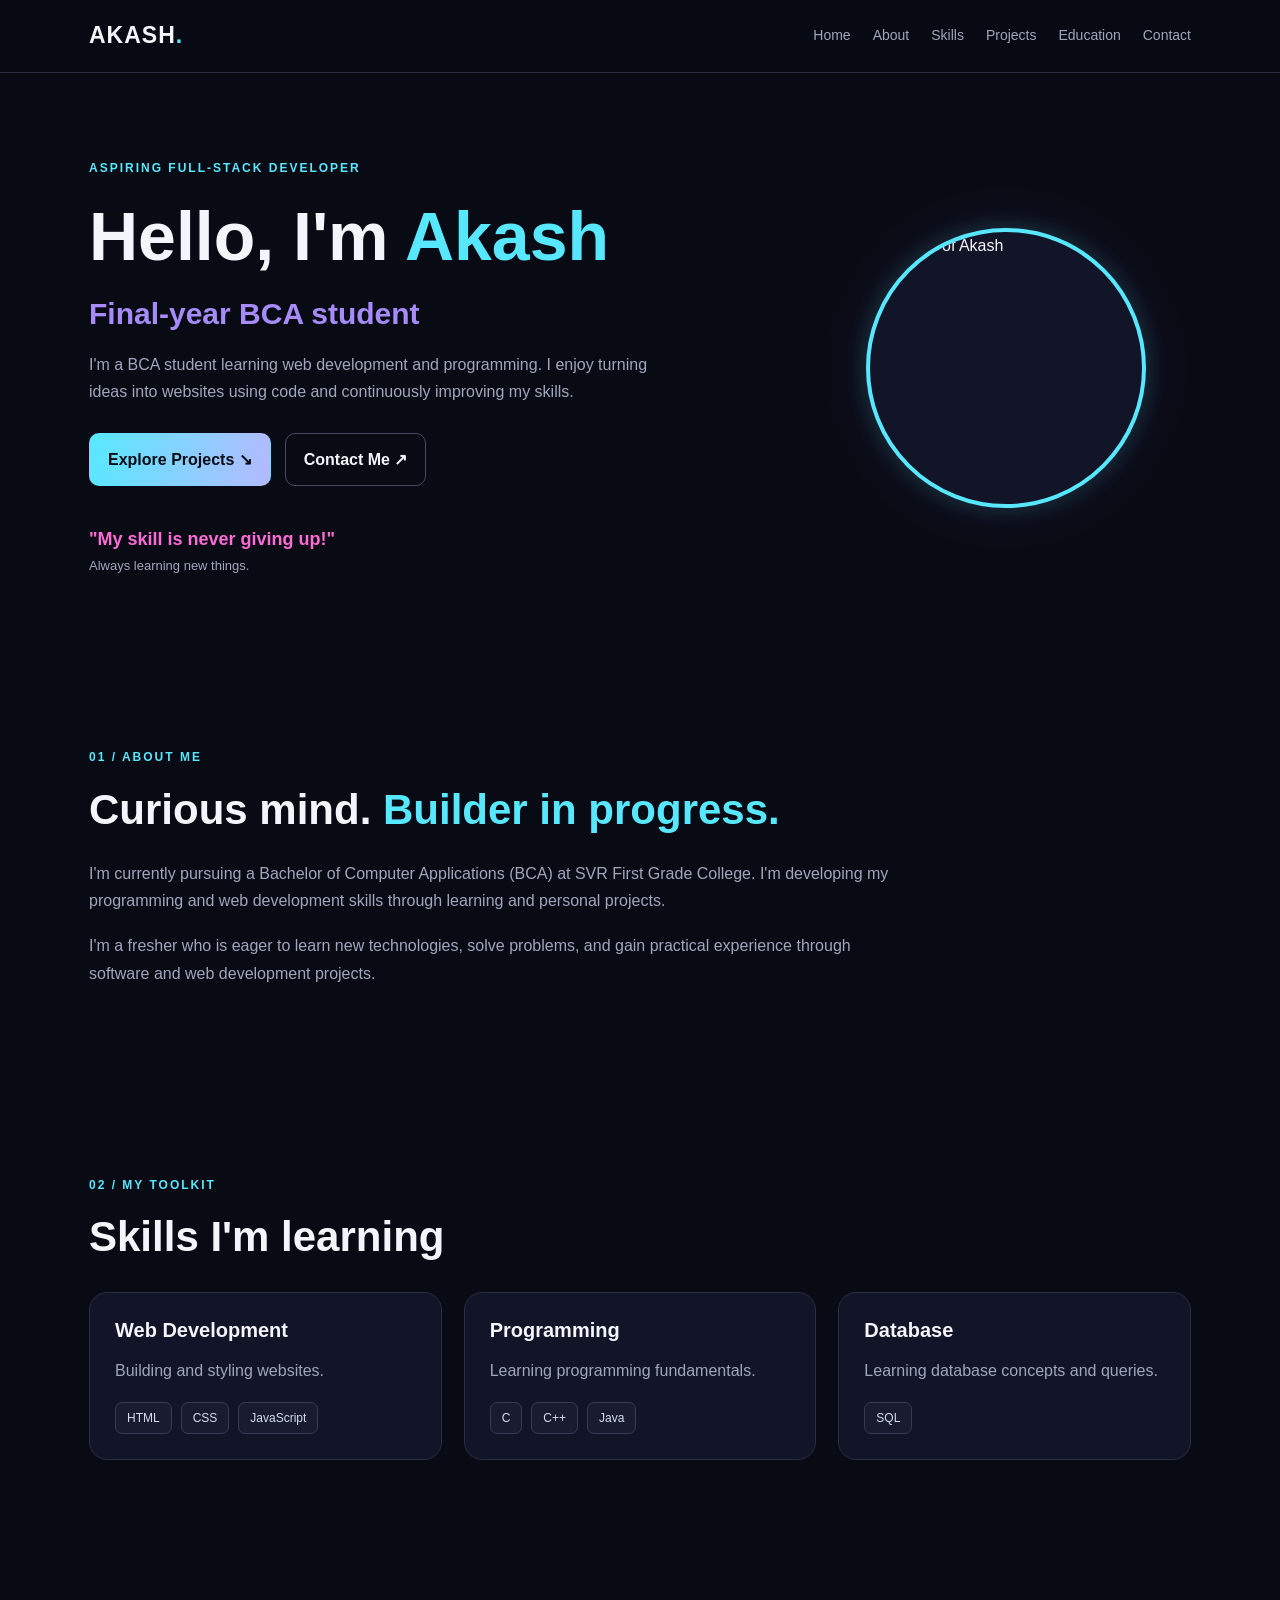
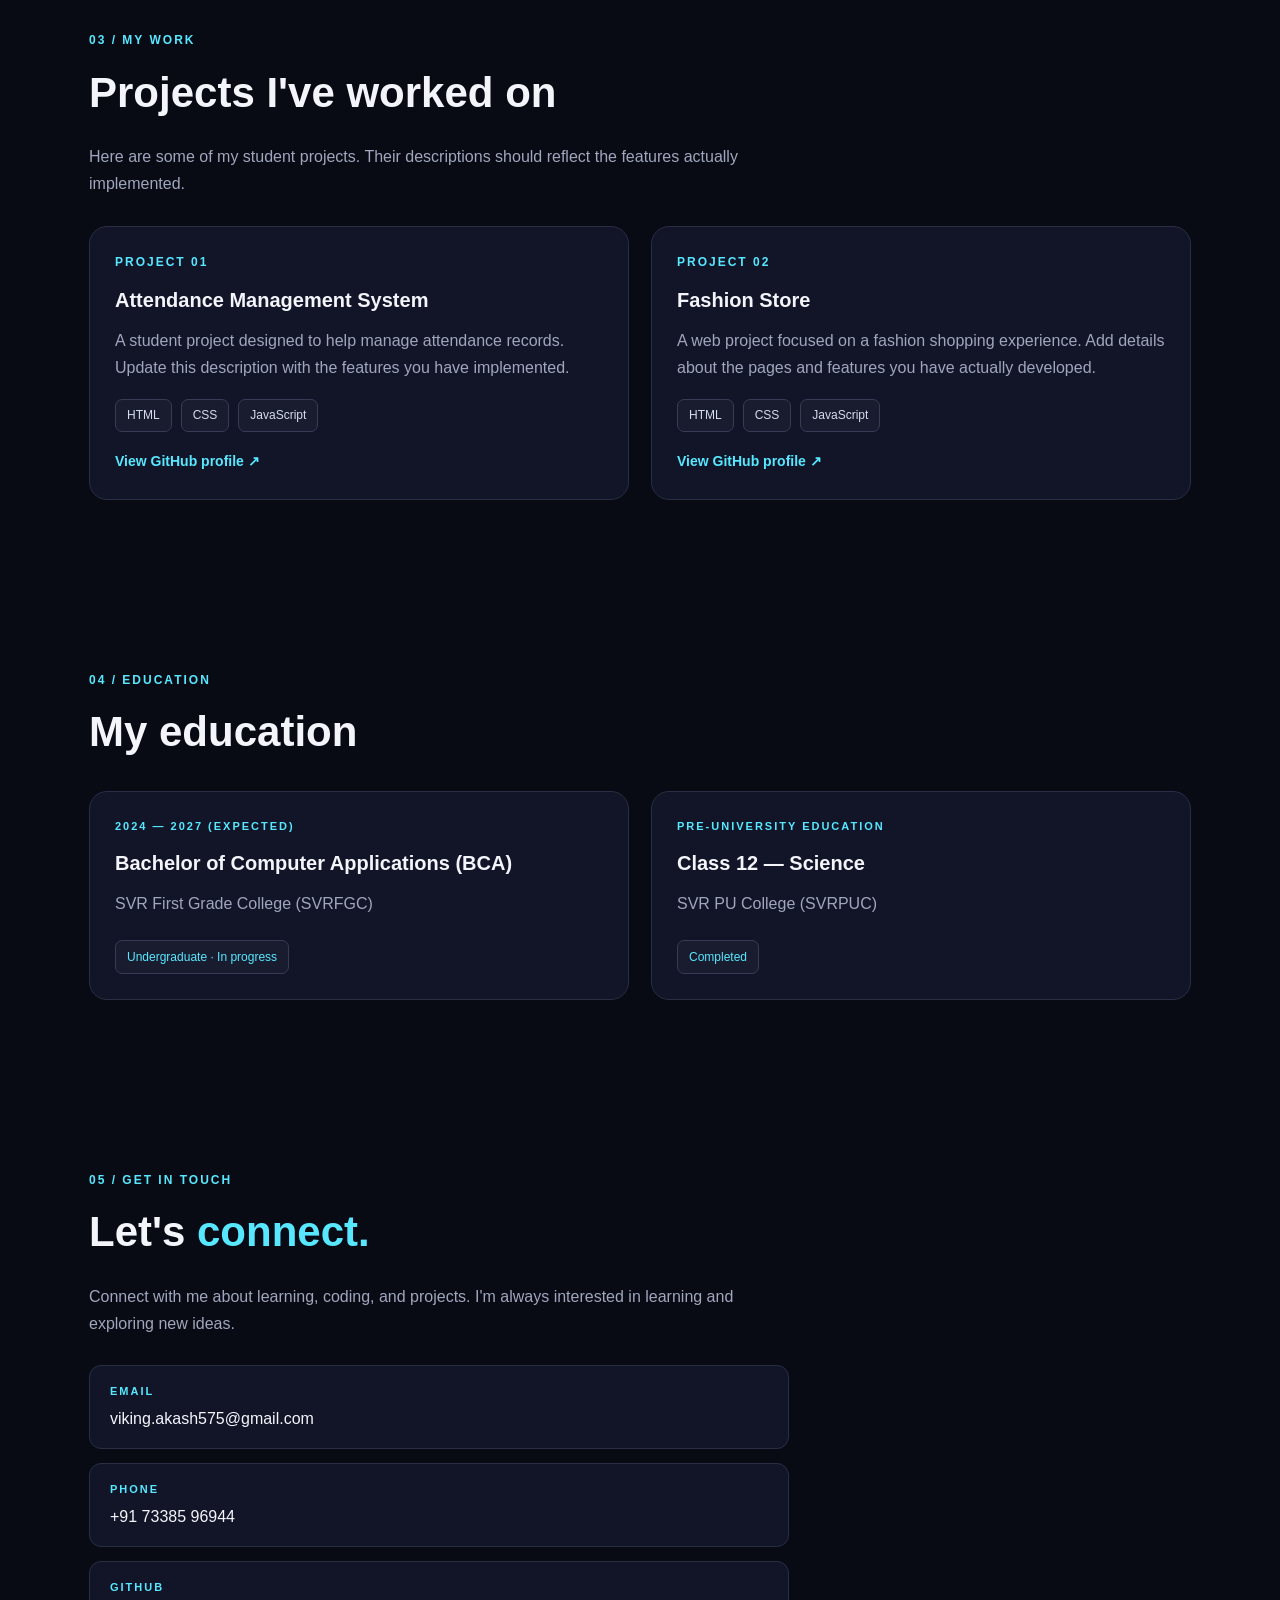
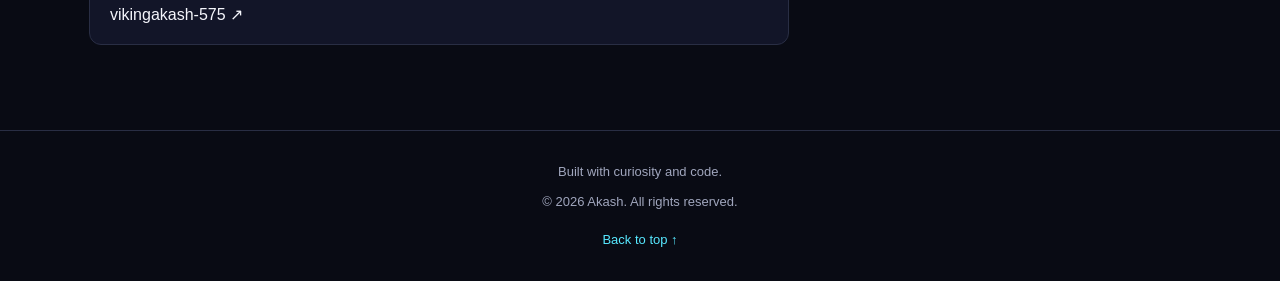
==== index.html @ ed9eb22f "portfolio" ====
<!DOCTYPE html>
<html lang="en">
<head>
    <meta charset="UTF-8">
    <meta name="viewport" content="width=device-width, initial-scale=1.0">

    <meta name="description"
          content="Akash's developer portfolio showcasing skills, projects, and education.">

    <title>Akash | Developer Portfolio</title>

    <link rel="stylesheet" href="style1.css">
    <script src="script.js" defer></script>
</head>

<body>

    <!-- HEADER AND NAVIGATION -->
    <header class="site-header">
        <nav class="navbar" aria-label="Main navigation">

            <a href="#home" class="logo">AKASH<span>.</span></a>

            <button
                id="menuBtn"
                class="menu-btn"
                type="button"
                aria-label="Open navigation"
                aria-expanded="false"
                aria-controls="navLinks">
                ☰
            </button>

            <div class="nav-links" id="navLinks">
                <a href="#home">Home</a>
                <a href="#about">About</a>
                <a href="#skills">Skills</a>
                <a href="#projects">Projects</a>
                <a href="#education">Education</a>
                <a href="#contact">Contact</a>
            </div>

        </nav>
    </header>

    <main>

        <!-- 1. HOME / HERO -->
        <section id="home" class="hero section">

            <div class="hero-content">

                <p class="tag">ASPIRING FULL-STACK DEVELOPER</p>

                <h1>Hello, I'm <span>Akash</span></h1>

                <h2 class="hero-subtitle">
                    Final-year BCA student
                </h2>

                <p class="description">
                    I'm a BCA student learning web development and
                    programming. I enjoy turning ideas into websites
                    using code and continuously improving my skills.
                </p>

                <div class="buttons">
                    <a href="#projects" class="btn primary">
                        Explore Projects ↘
                    </a>

                    <a href="#contact" class="btn secondary">
                        Contact Me ↗
                    </a>
                </div>

                <p class="quote">
                    "My skill is never giving up!"
                </p>

                <p class="quote-credit">
                    Always learning new things.
                </p>

            </div>

            <div class="hero-image">
                <img
                    src="c:\Users\svrfgc23\Downloads\WhatsApp Image 2026-10-14 at 10.39.17 AM.jpeg"
                    alt="Portrait of Akash"
                    width="280"
                    height="280">
            </div>

        </section>

        <!-- 2. ABOUT ME -->
        <section id="about" class="section">

            <p class="tag">01 / ABOUT ME</p>

            <h2>Curious mind. <span>Builder in progress.</span></h2>

            <div class="about-content">
                <p>
                    I'm currently pursuing a Bachelor of Computer
                    Applications (BCA) at SVR First Grade College.
                    I'm developing my programming and web development
                    skills through learning and personal projects.
                </p>

                <p>
                    I'm a fresher who is eager to learn new technologies,
                    solve problems, and gain practical experience
                    through software and web development projects.
                </p>
            </div>

        </section>

        <!-- 3. SKILLS -->
        <section id="skills" class="section">

            <p class="tag">02 / MY TOOLKIT</p>

            <h2>Skills I'm learning</h2>

            <div class="grid skills-grid">

                <article class="card">
                    <h3>Web Development</h3>

                    <p>Building and styling websites.</p>

                    <div class="chips">
                        <span>HTML</span>
                        <span>CSS</span>
                        <span>JavaScript</span>
                    </div>
                </article>

                <article class="card">
                    <h3>Programming</h3>

                    <p>Learning programming fundamentals.</p>

                    <div class="chips">
                        <span>C</span>
                        <span>C++</span>
                        <span>Java</span>
                    </div>
                </article>

                <article class="card">
                    <h3>Database</h3>

                    <p>Learning database concepts and queries.</p>

                    <div class="chips">
                        <span>SQL</span>
                    </div>
                </article>

            </div>

        </section>

        <!-- 4. PROJECTS -->
        <section id="projects" class="section">

            <p class="tag">03 / MY WORK</p>

            <h2>Projects I've worked on</h2>

            <p class="section-description">
                Here are some of my student projects. Their descriptions
                should reflect the features actually implemented.
            </p>

            <div class="grid projects-grid">

                <article class="card project">

                    <div class="project-icon">PROJECT 01</div>

                    <h3>Attendance Management System</h3>

                    <p>
                        A student project designed to help manage
                        attendance records. Update this description
                        with the features you have implemented.
                    </p>

                    <div class="chips">
                        <span>HTML</span>
                        <span>CSS</span>
                        <span>JavaScript</span>
                    </div>

                    <a
                        class="repo-link"
                        href="https://github.com/vikingakash-575"
                        target="_blank"
                        rel="noopener noreferrer">
                        View GitHub profile ↗
                    </a>

                </article>

                <article class="card project">

                    <div class="project-icon">PROJECT 02</div>

                    <h3>Fashion Store</h3>

                    <p>
                        A web project focused on a fashion shopping
                        experience. Add details about the pages and
                        features you have actually developed.
                    </p>

                    <div class="chips">
                        <span>HTML</span>
                        <span>CSS</span>
                        <span>JavaScript</span>
                    </div>

                    <a
                        class="repo-link"
                        href="https://github.com/vikingakash-575"
                        target="_blank"
                        rel="noopener noreferrer">
                        View GitHub profile ↗
                    </a>

                </article>

            </div>

        </section>

        <!-- 5. EDUCATION -->
        <section id="education" class="section">

            <p class="tag">04 / EDUCATION</p>

            <h2>My education</h2>

            <div class="education-list">

                <article class="card education-card">

                    <p class="tag">2024 — 2027 (EXPECTED)</p>

                    <h3>
                        Bachelor of Computer Applications (BCA)
                    </h3>

                    <p>SVR First Grade College (SVRFGC)</p>

                    <span class="status">
                        Undergraduate · In progress
                    </span>

                </article>

                <article class="card education-card">

                    <p class="tag">PRE-UNIVERSITY EDUCATION</p>

                    <h3>Class 12 — Science</h3>

                    <p>SVR PU College (SVRPUC)</p>

                    <span class="status">Completed</span>

                </article>

            </div>

        </section>

        <!-- 6. CONTACT -->
        <section id="contact" class="section">

            <p class="tag">05 / GET IN TOUCH</p>

            <h2>Let's <span>connect.</span></h2>

            <p class="section-description">
                Connect with me about learning, coding, and projects.
                I'm always interested in learning and exploring new ideas.
            </p>

            <div class="contact-list">

                <a href="mailto:viking.akash575@gmail.com">
                    <span class="contact-label">EMAIL</span>
                    <span>viking.akash575@gmail.com</span>
                </a>

                <a href="tel:+917338596944">
                    <span class="contact-label">PHONE</span>
                    <span>+91 73385 96944</span>
                </a>

                <a
                    href="https://github.com/vikingakash-575"
                    target="_blank"
                    rel="noopener noreferrer">
                    <span class="contact-label">GITHUB</span>
                    <span>vikingakash-575 ↗</span>
                </a>

            </div>

        </section>

    </main>

    <!-- FOOTER -->
    <footer class="footer">

        <p>Built with curiosity and code.</p>

        <p>
            &copy; <span id="year"></span> Akash. All rights reserved.
        </p>

        <a href="#home">Back to top ↑</a>

    </footer>

    <!-- ACCESSIBLE NOTIFICATION -->
    <div
        id="toast"
        class="toast"
        role="status"
        aria-live="polite">
    </div>

</body>
</html>
---- style1.css ----
:root {
    --bg: #090b14;
    --panel: #121528;
    --panel-hover: #181d33;
    --text: #f4f5fb;
    --muted: #a0a6bd;
    --cyan: #57e8ff;
    --purple: #a78bfa;
    --pink: #ff6bd6;
    --border: #292e44;
}

* {
    box-sizing: border-box;
    margin: 0;
    padding: 0;
}

html {
    scroll-behavior: smooth;
    scroll-padding-top: 90px;
}

body {
    min-height: 100vh;
    background: var(--bg);
    color: var(--text);
    font-family: Arial, Helvetica, sans-serif;
    line-height: 1.7;
    overflow-wrap: break-word;
}

img {
    max-width: 100%;
}

a {
    color: inherit;
    text-decoration: none;
}

button,
a {
    -webkit-tap-highlight-color: transparent;
}

a:focus-visible,
button:focus-visible {
    outline: 2px solid var(--cyan);
    outline-offset: 4px;
}


/* ========================================
   2. HEADER AND NAVIGATION
======================================== */

.site-header {
    position: sticky;
    top: 0;
    z-index: 100;
    background: rgba(9, 11, 20, 0.96);
    border-bottom: 1px solid var(--border);
    backdrop-filter: blur(12px);
}

.navbar {
    max-width: 1150px;
    min-height: 72px;
    padding: 14px 24px;
    margin: auto;

    display: flex;
    justify-content: space-between;
    align-items: center;
    gap: 20px;
}

.logo {
    flex-shrink: 0;
    font-size: 23px;
    font-weight: 800;
    letter-spacing: 1px;
}

.logo span,
h1 span,
h2 span {
    color: var(--cyan);
}

.nav-links {
    display: flex;
    align-items: center;
    flex-wrap: wrap;
    gap: 22px;
}

.nav-links a {
    color: var(--muted);
    font-size: 14px;
    transition: color 0.2s ease;
}

.nav-links a:hover,
.nav-links a:focus-visible {
    color: var(--cyan);
}

.menu-btn {
    display: none;
    padding: 7px 12px;
    border: 1px solid var(--border);
    border-radius: 8px;
    background: var(--panel);
    color: var(--cyan);
    font-size: 24px;
    cursor: pointer;
}


/* ========================================
   3. SHARED SECTION STYLES
======================================== */

.section {
    width: 100%;
    max-width: 1150px;
    padding: 85px 24px;
    margin: 0 auto;
    scroll-margin-top: 72px;
}

.tag {
    margin-bottom: 16px;
    color: var(--cyan);
    font-size: 12px;
    font-weight: 700;
    letter-spacing: 2px;
    text-transform: uppercase;
}

h1,
h2,
h3 {
    line-height: 1.25;
}

h1 {
    margin-bottom: 16px;
    font-size: clamp(38px, 6vw, 68px);
    overflow-wrap: normal;
}

h2 {
    margin-bottom: 24px;
    font-size: clamp(28px, 4vw, 42px);
}

h3 {
    margin-bottom: 14px;
    font-size: 20px;
}

.section-description {
    max-width: 700px;
    margin-bottom: 24px;
    color: var(--muted);
}


/* ========================================
   4. HOME / HERO SECTION
======================================== */

.hero {
    min-height: 570px;
    display: grid;
    grid-template-columns: 1.3fr 0.7fr;
    align-items: center;
    gap: 45px;
}

.hero-content {
    min-width: 0;
}

.hero-subtitle {
    margin-bottom: 18px;
    color: var(--purple);
    font-size: clamp(21px, 3vw, 30px);
}

.description {
    max-width: 580px;
    color: var(--muted);
    font-size: 16px;
}

.hero-image {
    display: flex;
    justify-content: center;
    align-items: center;
}

.hero-image img {
    display: block;
    width: 280px;
    height: 280px;
    object-fit: cover;
    object-position: center;
    border: 4px solid var(--cyan);
    border-radius: 50%;
    background: var(--panel);
    box-shadow:
        0 0 25px #57e8ff30,
        0 0 65px #a78bfa18;
    transition: transform 0.3s ease;
}

.hero-image img:hover {
    transform: scale(1.04);
}

.buttons {
    display: flex;
    flex-wrap: wrap;
    gap: 14px;
    margin-top: 28px;
}

.btn {
    display: inline-flex;
    justify-content: center;
    align-items: center;
    padding: 12px 18px;
    border: 1px solid transparent;
    border-radius: 10px;
    font-weight: 700;
    transition:
        transform 0.2s ease,
        background 0.2s ease;
}

.btn:hover {
    transform: translateY(-3px);
}

.primary {
    background: linear-gradient(100deg, var(--cyan), #b4baff);
    color: #090b14;
}

.secondary {
    border-color: #444b66;
    color: var(--text);
}

.secondary:hover {
    background: var(--panel);
}

.quote {
    margin-top: 38px;
    color: var(--pink);
    font-size: 18px;
    font-weight: 700;
}

.quote-credit {
    color: var(--muted);
    font-size: 13px;
}


/* ========================================
   5. ABOUT SECTION
======================================== */

.about-content {
    max-width: 800px;
}

.about-content p {
    margin-bottom: 18px;
    color: var(--muted);
    font-size: 16px;
}


/* ========================================
   6. SKILLS AND PROJECT GRIDS
======================================== */

.grid {
    display: grid;
    grid-template-columns: repeat(2, minmax(0, 1fr));
    gap: 22px;
    margin-top: 28px;
}

.skills-grid {
    grid-template-columns: repeat(3, minmax(0, 1fr));
}

.card {
    min-width: 0;
    padding: 25px;
    border: 1px solid var(--border);
    border-radius: 18px;
    background: var(--panel);
    transition:
        border-color 0.25s ease,
        background 0.25s ease,
        transform 0.25s ease;
}

.card:hover {
    border-color: #57e8ff80;
    background: var(--panel-hover);
    transform: translateY(-4px);
}

.card > p:not(.tag) {
    margin-bottom: 14px;
    color: var(--muted);
}

.chips {
    display: flex;
    flex-wrap: wrap;
    gap: 9px;
    margin-top: 18px;
}

.chips span {
    display: inline-block;
    padding: 5px 11px;
    border: 1px solid #363c55;
    border-radius: 7px;
    background: #ffffff08;
    color: #d6dcf0;
    font-size: 12px;
}

.project-icon {
    margin-bottom: 16px;
    color: var(--cyan);
    font-size: 12px;
    font-weight: 700;
    letter-spacing: 2px;
}

.repo-link {
    display: inline-block;
    margin-top: 18px;
    color: var(--cyan);
    font-size: 14px;
    font-weight: 700;
}

.repo-link:hover {
    text-decoration: underline;
    text-underline-offset: 5px;
}


/* ========================================
   7. EDUCATION
======================================== */

.education-list {
    display: grid;
    grid-template-columns: repeat(2, minmax(0, 1fr));
    gap: 22px;
}

.education-card {
    margin-top: 8px;
}

.education-card .tag {
    font-size: 11px;
}

.status {
    display: inline-block;
    margin-top: 8px;
    padding: 6px 11px;
    border: 1px solid #363c55;
    border-radius: 7px;
    background: #ffffff08;
    color: var(--cyan);
    font-size: 12px;
}


/* ========================================
   8. CONTACT
======================================== */

.contact-list {
    display: grid;
    gap: 14px;
    max-width: 700px;
    margin-top: 28px;
}

.contact-list a {
    display: flex;
    flex-direction: column;
    gap: 4px;
    min-width: 0;
    padding: 16px 20px;
    border: 1px solid var(--border);
    border-radius: 12px;
    background: var(--panel);
    transition:
        border-color 0.2s ease,
        transform 0.2s ease;
}

.contact-list a:hover {
    border-color: var(--cyan);
    transform: translateX(4px);
}

.contact-label {
    color: var(--cyan);
    font-size: 11px;
    font-weight: 700;
    letter-spacing: 2px;
}

.contact-list a span:last-child {
    overflow-wrap: anywhere;
}


/* ========================================
   9. FOOTER
======================================== */

.footer {
    padding: 30px 20px;
    border-top: 1px solid var(--border);
    color: var(--muted);
    font-size: 13px;
    text-align: center;
}

.footer p {
    margin-bottom: 8px;
}

.footer a {
    display: inline-block;
    margin-top: 8px;
    color: var(--cyan);
}

.footer a:hover {
    text-decoration: underline;
}


/* ========================================
   10. TOAST NOTIFICATION
======================================== */

.toast {
    position: fixed;
    right: 16px;
    bottom: 18px;
    left: 16px;
    z-index: 200;
    width: fit-content;
    max-width: 500px;
    margin: auto;
    padding: 13px 18px;

    border: 1px solid var(--cyan);
    border-radius: 10px;
    background: var(--panel);
    color: var(--text);

    opacity: 0;
    visibility: hidden;
    pointer-events: none;
    transform: translateY(12px);

    transition:
        opacity 0.2s ease,
        transform 0.2s ease,
        visibility 0.2s ease;
}

.toast.show {
    opacity: 1;
    visibility: visible;
    transform: translateY(0);
}


/* ========================================
   11. TABLETS AND SMALL LAPTOPS
======================================== */

@media (max-width: 900px) {
    .navbar {
        padding-right: 20px;
        padding-left: 20px;
    }

    .nav-links {
        gap: 14px;
    }

    .hero {
        grid-template-columns: 1fr 0.7fr;
        gap: 25px;
    }

    .hero-image img {
        width: 230px;
        height: 230px;
    }

    .skills-grid {
        grid-template-columns: repeat(2, minmax(0, 1fr));
    }
}


/* ========================================
   12. MOBILE NAVIGATION
======================================== */

@media (max-width: 650px) {
    html {
        scroll-padding-top: 76px;
    }

    .navbar {
        min-height: 65px;
        flex-wrap: wrap;
        padding: 12px 20px;
    }

    .menu-btn {
        display: block;
    }

    .nav-links {
        display: none;
        width: 100%;
        flex-direction: column;
        align-items: stretch;
        gap: 0;
    }

    .nav-links.open {
        display: flex;
    }

    .nav-links a {
        padding: 11px 4px;
        border-top: 1px solid var(--border);
        font-size: 15px;
    }

    .section {
        padding: 65px 20px;
        scroll-margin-top: 65px;
    }

    .hero {
        min-height: auto;
        grid-template-columns: 1fr;
        gap: 28px;
    }

    .hero-content {
        order: 2;
    }

    .hero-image {
        order: 1;
    }

    .hero-image img {
        width: 190px;
        height: 190px;
    }

    .hero-content .tag {
        font-size: 11px;
    }

    .hero h1 {
        font-size: clamp(36px, 10vw, 52px);
    }

    .hero-subtitle {
        font-size: 23px;
    }

    .quote {
        margin-top: 30px;
    }

    .grid,
    .skills-grid,
    .education-list {
        grid-template-columns: 1fr;
    }

    .card {
        padding: 22px;
    }

    .buttons {
        gap: 10px;
    }

    .btn {
        padding: 11px 14px;
        font-size: 14px;
    }
}


/* ========================================
   13. ACCESSIBILITY: REDUCED MOTION
======================================== */

@media (prefers-reduced-motion: reduce) {
    html {
        scroll-behavior: auto;
    }

    *,
    *::before,
    *::after {
        animation-duration: 0.01ms !important;
        transition-duration: 0.01ms !important;
        scroll-behavior: auto !important;
    }
}
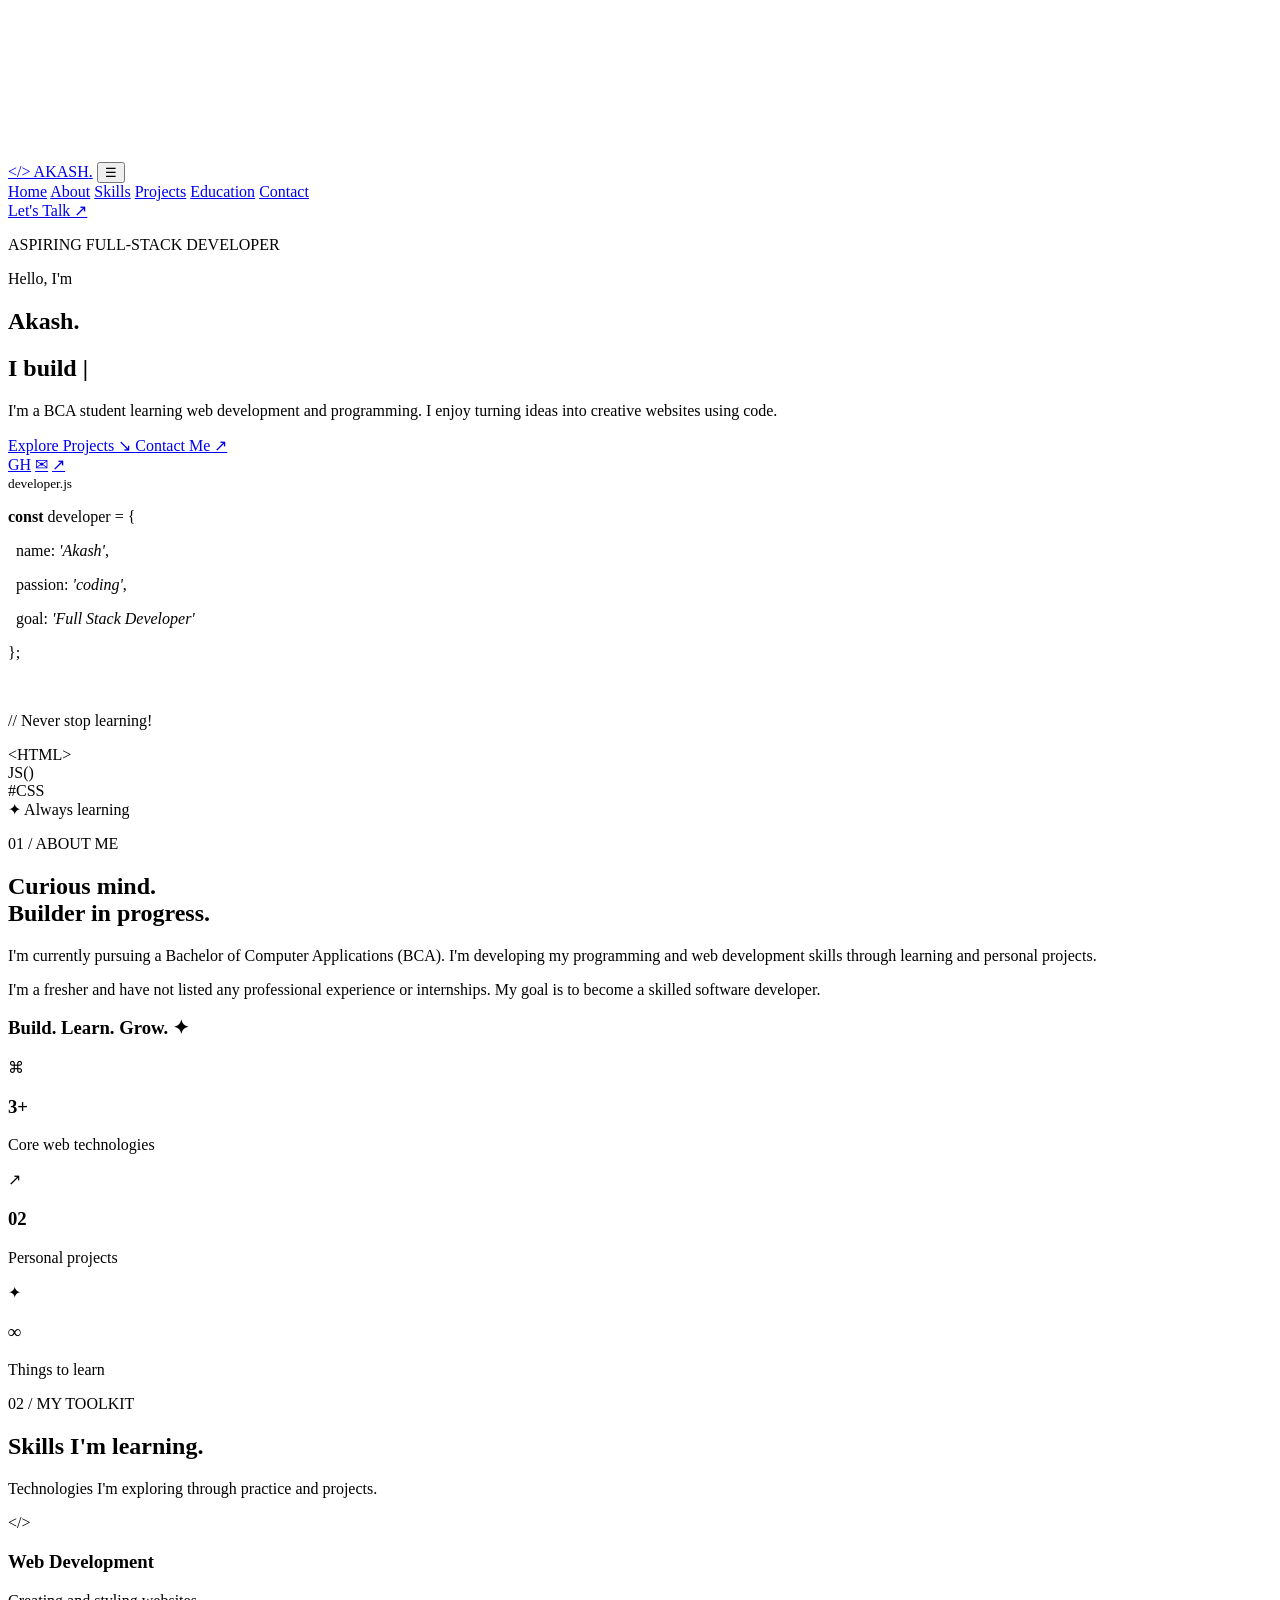
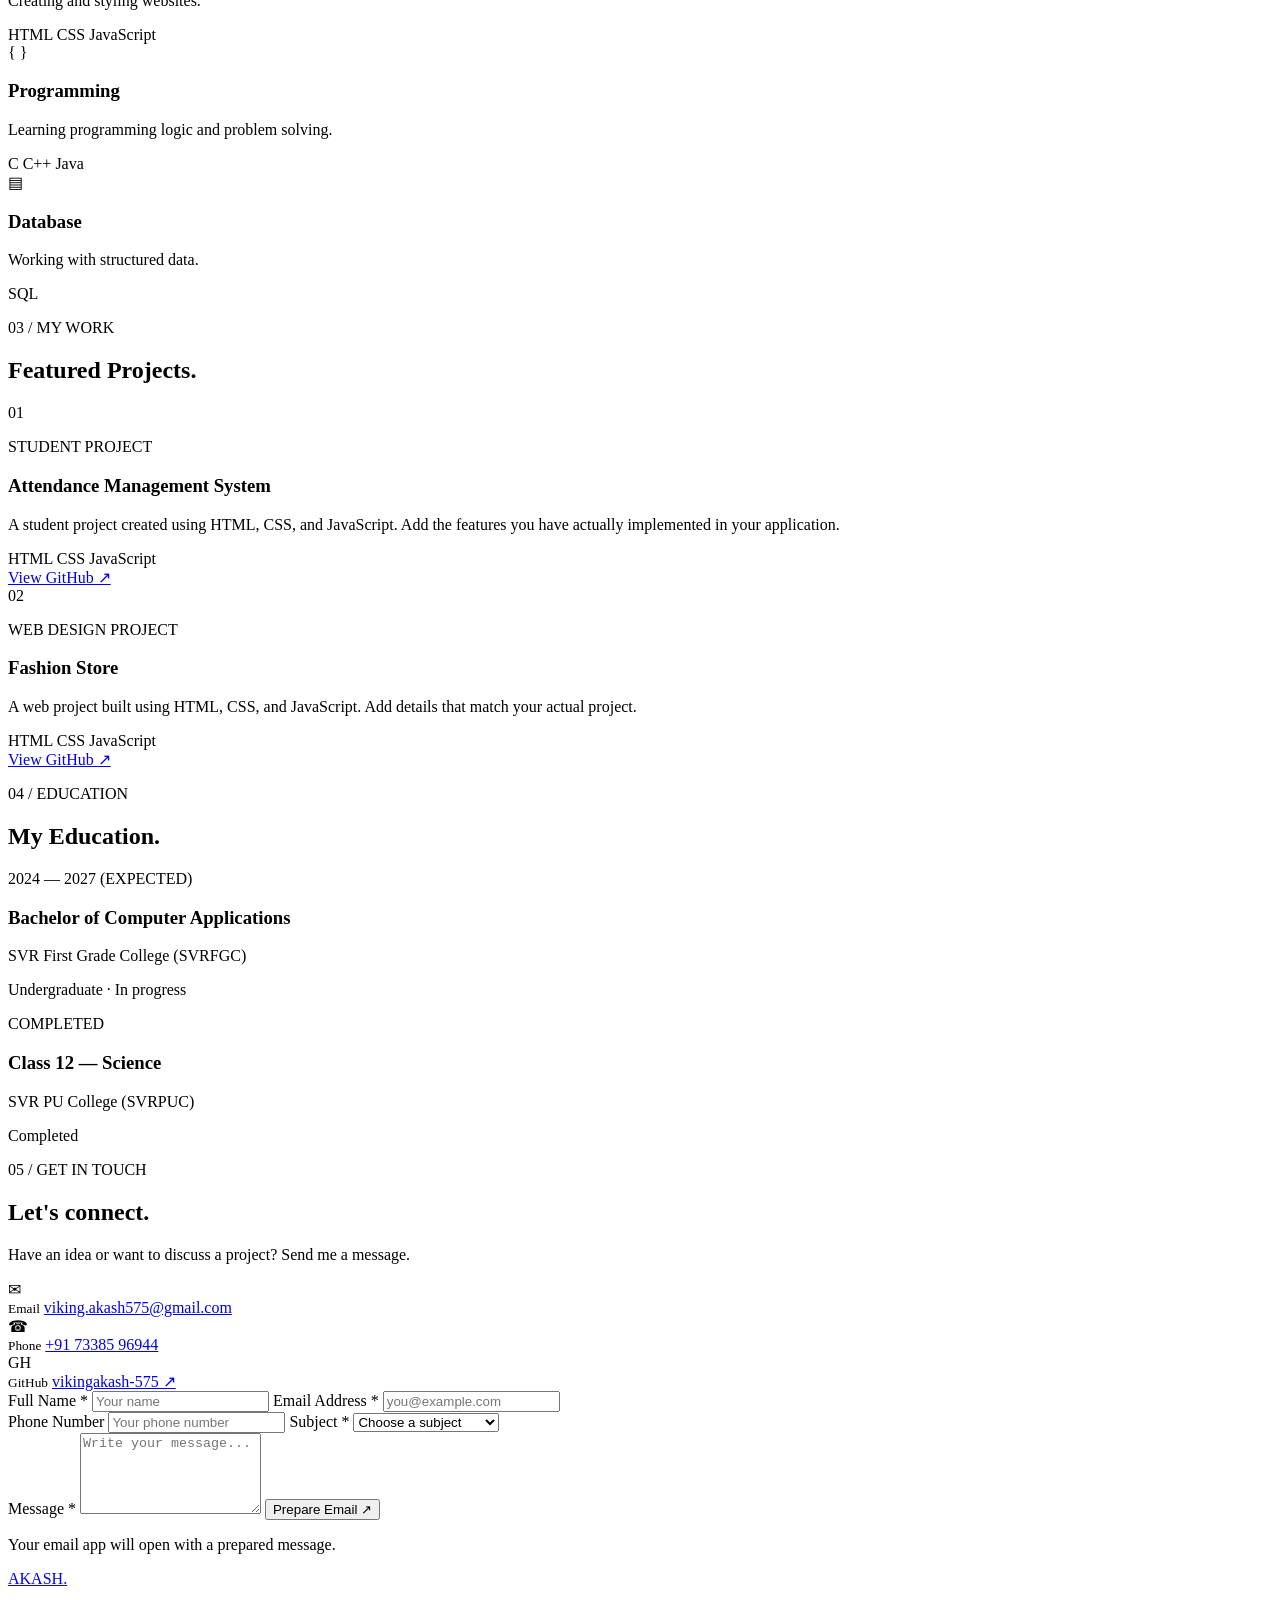
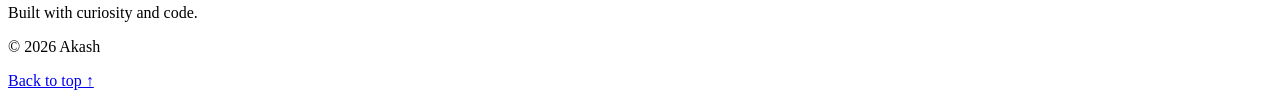
==== commit 60643f07: "Update index.html" ====
--- a/index.html
+++ b/index.html
@@ -1,37 +1,26 @@
-
-
 <!DOCTYPE html>
 <html lang="en">
 <head>
     <meta charset="UTF-8">
     <meta name="viewport" content="width=device-width, initial-scale=1.0">
-
-    <meta name="description"
-          content="Akash's developer portfolio showcasing skills, projects, and education.">
+    <meta name="theme-color" content="#070817">
 
     <title>Akash | Developer Portfolio</title>
 
-    <link rel="stylesheet" href="style1.css">
+    <link rel="stylesheet" href="style.css">
     <script src="script.js" defer></script>
 </head>
 
 <body>
 
-    <!-- HEADER AND NAVIGATION -->
-    <header class="site-header">
-        <nav class="navbar" aria-label="Main navigation">
-
-            <a href="#home" class="logo">AKASH<span>.</span></a>
-
-            <button
-                id="menuBtn"
-                class="menu-btn"
-                type="button"
-                aria-label="Open navigation"
-                aria-expanded="false"
-                aria-controls="navLinks">
-                ☰
-            </button>
+    <canvas id="particles"></canvas>
+
+    <header>
+        <nav class="navbar">
+            <a href="#home" class="logo">&lt;/&gt; AKASH<span>.</span></a>
+
+            <button id="menuBtn" aria-label="Toggle navigation"
+                aria-expanded="false">☰</button>
 
             <div class="nav-links" id="navLinks">
                 <a href="#home">Home</a>
@@ -42,28 +31,32 @@
                 <a href="#contact">Contact</a>
             </div>
 
+            <a href="#contact" class="nav-button">Let's Talk ↗</a>
         </nav>
     </header>
 
     <main>
 
-        <!-- 1. HOME / HERO -->
+        <!-- HERO SECTION -->
+
         <section id="home" class="hero section">
 
-            <div class="hero-content">
-
-                <p class="tag">ASPIRING FULL-STACK DEVELOPER</p>
-
-                <h1>Hello, I'm <span>Akash</span></h1>
-
-                <h2 class="hero-subtitle">
-                    Final-year BCA student
-                </h2>
+            <div class="hero-content reveal">
+
+                <p class="tag">
+                    <span class="live-dot"></span>
+                    ASPIRING FULL-STACK DEVELOPER
+                </p>
+
+                <p class="hello">Hello, I'm</p>
+
+                <h1>Akash<span class="gradient">.</span></h1>
+
+                <h2>I build <span id="typing"></span><span class="cursor">|</span></h2>
 
                 <p class="description">
-                    I'm a BCA student learning web development and
-                    programming. I enjoy turning ideas into websites
-                    using code and continuously improving my skills.
+                    I'm a BCA student learning web development and programming.
+                    I enjoy turning ideas into creative websites using code.
                 </p>
 
                 <div class="buttons">
@@ -76,63 +69,136 @@
                     </a>
                 </div>
 
-                <p class="quote">
-                    "My skill is never giving up!"
-                </p>
-
-                <p class="quote-credit">
-                    Always learning new things.
-                </p>
-
-            </div>
-
-            <div class="hero-image">
-                <img
-                    src="c:\Users\svrfgc23\Downloads\WhatsApp Image 2026-10-14 at 10.39.17 AM.jpeg"
-                    alt="Portrait of Akash"
-                    width="280"
-                    height="280">
-            </div>
-
-        </section>
-
-        <!-- 2. ABOUT ME -->
-        <section id="about" class="section">
+                <div class="social-links">
+                    <a href="https://github.com/vikingakash-575"
+                       target="_blank" rel="noopener noreferrer">GH</a>
+
+                    <a href="mailto:viking.akash575@gmail.com">✉</a>
+
+                    <a href="#contact">↗</a>
+                </div>
+
+            </div>
+
+            <!-- ANIMATED DEVELOPER DESIGN -->
+
+            <div class="hero-art reveal">
+
+                <div class="orbit orbit-one"></div>
+                <div class="orbit orbit-two"></div>
+
+                <div class="floating-shape shape-one"></div>
+                <div class="floating-shape shape-two"></div>
+
+                <div class="code-card">
+
+                    <div class="window-header">
+                        <span></span>
+                        <span></span>
+                        <span></span>
+                        <small>developer.js</small>
+                    </div>
+
+                    <div class="code-content">
+                        <p><b>const</b> developer = {</p>
+                        <p>&nbsp;&nbsp;name: <em>'Akash'</em>,</p>
+                        <p>&nbsp;&nbsp;passion: <em>'coding'</em>,</p>
+                        <p>&nbsp;&nbsp;goal: <em>'Full Stack Developer'</em></p>
+                        <p>};</p>
+                        <br>
+                        <p class="comment">// Never stop learning!</p>
+                    </div>
+
+                </div>
+
+                <div class="floating-chip chip-one">&lt;HTML&gt;</div>
+                <div class="floating-chip chip-two">JS()</div>
+                <div class="floating-chip chip-three">#CSS</div>
+
+                <div class="floating-badge">
+                    ✦ Always learning
+                </div>
+
+            </div>
+
+        </section>
+
+
+        <!-- ABOUT SECTION -->
+
+        <section id="about" class="section reveal">
 
             <p class="tag">01 / ABOUT ME</p>
 
-            <h2>Curious mind. <span>Builder in progress.</span></h2>
-
-            <div class="about-content">
-                <p>
-                    I'm currently pursuing a Bachelor of Computer
-                    Applications (BCA) at SVR First Grade College.
-                    I'm developing my programming and web development
-                    skills through learning and personal projects.
-                </p>
-
-                <p>
-                    I'm a fresher who is eager to learn new technologies,
-                    solve problems, and gain practical experience
-                    through software and web development projects.
-                </p>
-            </div>
-
-        </section>
-
-        <!-- 3. SKILLS -->
-        <section id="skills" class="section">
+            <h2>
+                Curious mind.<br>
+                <span class="gradient">Builder in progress.</span>
+            </h2>
+
+            <div class="about-layout">
+
+                <div>
+                    <p>
+                        I'm currently pursuing a Bachelor of Computer
+                        Applications (BCA). I'm developing my programming
+                        and web development skills through learning
+                        and personal projects.
+                    </p>
+
+                    <p>
+                        I'm a fresher and have not listed any professional
+                        experience or internships. My goal is to become
+                        a skilled software developer.
+                    </p>
+
+                    <h3 class="signature">Build. Learn. Grow. ✦</h3>
+                </div>
+
+                <div class="stats">
+
+                    <div class="stat-card">
+                        <span>⌘</span>
+                        <h3>3+</h3>
+                        <p>Core web technologies</p>
+                    </div>
+
+                    <div class="stat-card">
+                        <span>↗</span>
+                        <h3>02</h3>
+                        <p>Personal projects</p>
+                    </div>
+
+                    <div class="stat-card">
+                        <span>✦</span>
+                        <h3>∞</h3>
+                        <p>Things to learn</p>
+                    </div>
+
+                </div>
+
+            </div>
+
+        </section>
+
+
+        <!-- SKILLS SECTION -->
+
+        <section id="skills" class="section reveal">
 
             <p class="tag">02 / MY TOOLKIT</p>
 
-            <h2>Skills I'm learning</h2>
-
-            <div class="grid skills-grid">
+            <h2>Skills I'm <span class="gradient">learning.</span></h2>
+
+            <p class="description">
+                Technologies I'm exploring through practice and projects.
+            </p>
+
+            <div class="grid">
 
                 <article class="card">
+                    <div class="skill-icon"> &lt;/&gt; </div>
                     <h3>Web Development</h3>
-
-                    <p>Building and styling websites.</p>
+                    <p>Creating and styling websites.</p>
 
                     <div class="chips">
                         <span>HTML</span>
@@ -142,9 +208,9 @@
                 </article>
 
                 <article class="card">
+                    <div class="skill-icon purple-icon">{ }</div>
                     <h3>Programming</h3>
-
-                    <p>Learning programming fundamentals.</p>
+                    <p>Learning programming logic and problem solving.</p>
 
                     <div class="chips">
                         <span>C</span>
@@ -154,9 +220,9 @@
                 </article>
 
                 <article class="card">
+                    <div class="skill-icon pink-icon">▤</div>
                     <h3>Database</h3>
-
-                    <p>Learning database concepts and queries.</p>
+                    <p>Working with structured data.</p>
 
                     <div class="chips">
                         <span>SQL</span>
@@ -167,30 +233,29 @@
 
         </section>
 
-        <!-- 4. PROJECTS -->
-        <section id="projects" class="section">
+
+        <!-- PROJECTS SECTION -->
+
+        <section id="projects" class="section reveal">
 
             <p class="tag">03 / MY WORK</p>
 
-            <h2>Projects I've worked on</h2>
-
-            <p class="section-description">
-                Here are some of my student projects. Their descriptions
-                should reflect the features actually implemented.
-            </p>
-
-            <div class="grid projects-grid">
-
-                <article class="card project">
-
-                    <div class="project-icon">PROJECT 01</div>
+            <h2>Featured <span class="gradient">Projects.</span></h2>
+
+            <div class="grid">
+
+                <article class="card project-card">
+
+                    <span class="project-number">01</span>
+
+                    <p class="project-type">STUDENT PROJECT</p>
 
                     <h3>Attendance Management System</h3>
 
                     <p>
-                        A student project designed to help manage
-                        attendance records. Update this description
-                        with the features you have implemented.
+                        A student project created using HTML, CSS, and
+                        JavaScript. Add the features you have actually
+                        implemented in your application.
                     </p>
 
                     <div class="chips">
@@ -199,26 +264,26 @@
                         <span>JavaScript</span>
                     </div>
 
-                    <a
-                        class="repo-link"
-                        href="https://github.com/vikingakash-575"
-                        target="_blank"
-                        rel="noopener noreferrer">
-                        View GitHub profile ↗
+                    <a href="https://github.com/vikingakash-575"
+                       target="_blank" rel="noopener noreferrer"
+                       class="project-link">
+                        View GitHub ↗
                     </a>
 
                 </article>
 
-                <article class="card project">
-
-                    <div class="project-icon">PROJECT 02</div>
+
+                <article class="card project-card">
+
+                    <span class="project-number">02</span>
+
+                    <p class="project-type">WEB DESIGN PROJECT</p>
 
                     <h3>Fashion Store</h3>
 
                     <p>
-                        A web project focused on a fashion shopping
-                        experience. Add details about the pages and
-                        features you have actually developed.
+                        A web project built using HTML, CSS, and JavaScript.
+                        Add details that match your actual project.
                     </p>
 
                     <div class="chips">
@@ -227,12 +292,10 @@
                         <span>JavaScript</span>
                     </div>
 
-                    <a
-                        class="repo-link"
-                        href="https://github.com/vikingakash-575"
-                        target="_blank"
-                        rel="noopener noreferrer">
-                        View GitHub profile ↗
+                    <a href="https://github.com/vikingakash-575"
+                       target="_blank" rel="noopener noreferrer"
+                       class="project-link">
+                        View GitHub ↗
                     </a>
 
                 </article>
@@ -241,22 +304,22 @@
 
         </section>
 
-        <!-- 5. EDUCATION -->
-        <section id="education" class="section">
+
+        <!-- EDUCATION SECTION -->
+
+        <section id="education" class="section reveal">
 
             <p class="tag">04 / EDUCATION</p>
 
-            <h2>My education</h2>
-
-            <div class="education-list">
-
-                <article class="card education-card">
+            <h2>My <span class="gradient">Education.</span></h2>
+
+            <div class="grid">
+
+                <article class="card">
 
                     <p class="tag">2024 — 2027 (EXPECTED)</p>
 
-                    <h3>
-                        Bachelor of Computer Applications (BCA)
-                    </h3>
+                    <h3>Bachelor of Computer Applications</h3>
 
                     <p>SVR First Grade College (SVRFGC)</p>
 
@@ -266,9 +329,9 @@
 
                 </article>
 
-                <article class="card education-card">
-
-                    <p class="tag">PRE-UNIVERSITY EDUCATION</p>
+                <article class="card">
+
+                    <p class="tag">COMPLETED</p>
 
                     <h3>Class 12 — Science</h3>
 
@@ -282,37 +345,121 @@
 
         </section>
 
-        <!-- 6. CONTACT -->
-        <section id="contact" class="section">
+
+        <!-- CONTACT SECTION -->
+
+        <section id="contact" class="section reveal">
 
             <p class="tag">05 / GET IN TOUCH</p>
 
-            <h2>Let's <span>connect.</span></h2>
-
-            <p class="section-description">
-                Connect with me about learning, coding, and projects.
-                I'm always interested in learning and exploring new ideas.
+            <h2>Let's <span class="gradient">connect.</span></h2>
+
+            <p class="description">
+                Have an idea or want to discuss a project? Send me a message.
             </p>
 
-            <div class="contact-list">
-
-                <a href="mailto:viking.akash575@gmail.com">
-                    <span class="contact-label">EMAIL</span>
-                    <span>viking.akash575@gmail.com</span>
-                </a>
-
-                <a href="tel:+917338596944">
-                    <span class="contact-label">PHONE</span>
-                    <span>+91 73385 96944</span>
-                </a>
-
-                <a
-                    href="https://github.com/vikingakash-575"
-                    target="_blank"
-                    rel="noopener noreferrer">
-                    <span class="contact-label">GITHUB</span>
-                    <span>vikingakash-575 ↗</span>
-                </a>
+            <div class="contact-layout">
+
+                <div class="contact-details">
+
+                    <div class="contact-item">
+                        <span>✉</span>
+                        <div>
+                            <small>Email</small>
+                            <a href="mailto:viking.akash575@gmail.com">
+                                viking.akash575@gmail.com
+                            </a>
+                        </div>
+                    </div>
+
+                    <div class="contact-item">
+                        <span>☎</span>
+                        <div>
+                            <small>Phone</small>
+                            <a href="tel:+917338596944">
+                                +91 73385 96944
+                            </a>
+                        </div>
+                    </div>
+
+                    <div class="contact-item">
+                        <span>GH</span>
+                        <div>
+                            <small>GitHub</small>
+                            <a href="https://github.com/vikingakash-575"
+                               target="_blank" rel="noopener noreferrer">
+                                vikingakash-575 ↗
+                            </a>
+                        </div>
+                    </div>
+
+                </div>
+
+
+                <form id="contactForm" class="contact-form">
+
+                    <div class="form-row">
+
+                        <label>
+                            Full Name *
+                            <input type="text" name="name"
+                                   placeholder="Your name"
+                                   autocomplete="name"
+                                   maxlength="100" required>
+                        </label>
+
+                        <label>
+                            Email Address *
+                            <input type="email" name="email"
+                                   placeholder="you@example.com"
+                                   autocomplete="email"
+                                   maxlength="150" required>
+                        </label>
+
+                    </div>
+
+
+                    <div class="form-row">
+
+                        <label>
+                            Phone Number
+                            <input type="tel" name="phone"
+                                   placeholder="Your phone number"
+                                   autocomplete="tel"
+                                   maxlength="30">
+                        </label>
+
+                        <label>
+                            Subject *
+                            <select name="subject" required>
+                                <option value="">Choose a subject</option>
+                                <option>Project Collaboration</option>
+                                <option>Web Development</option>
+                                <option>Learning and Coding</option>
+                                <option>Other</option>
+                            </select>
+                        </label>
+
+                    </div>
+
+
+                    <label>
+                        Message *
+                        <textarea name="message" rows="5"
+                                  placeholder="Write your message..."
+                                  maxlength="3000" required></textarea>
+                    </label>
+
+                    <button type="submit" class="btn primary">
+                        Prepare Email ↗
+                    </button>
+
+                    <p id="formMessage" class="form-message"
+                       role="status" aria-live="polite">
+                        Your email app will open with a prepared message.
+                    </p>
+
+                </form>
 
             </div>
 
@@ -320,26 +467,20 @@
 
     </main>
 
+
     <!-- FOOTER -->
-    <footer class="footer">
-
-        <p>Built with curiosity and code.</p>
-
-        <p>
-            &copy; <span id="year"></span> Akash. All rights reserved.
-        </p>
-
-        <a href="#home">Back to top ↑</a>
-
+
+    <footer>
+        <div class="footer-content">
+            <a href="#home" class="logo">AKASH<span>.</span></a>
+
+            <p>Built with curiosity and code.</p>
+
+            <p>© <span id="year"></span> Akash</p>
+
+            <a href="#home" class="back-top">Back to top ↑</a>
+        </div>
     </footer>
-
-    <!-- ACCESSIBLE NOTIFICATION -->
-    <div
-        id="toast"
-        class="toast"
-        role="status"
-        aria-live="polite">
-    </div>
 
 </body>
 </html>
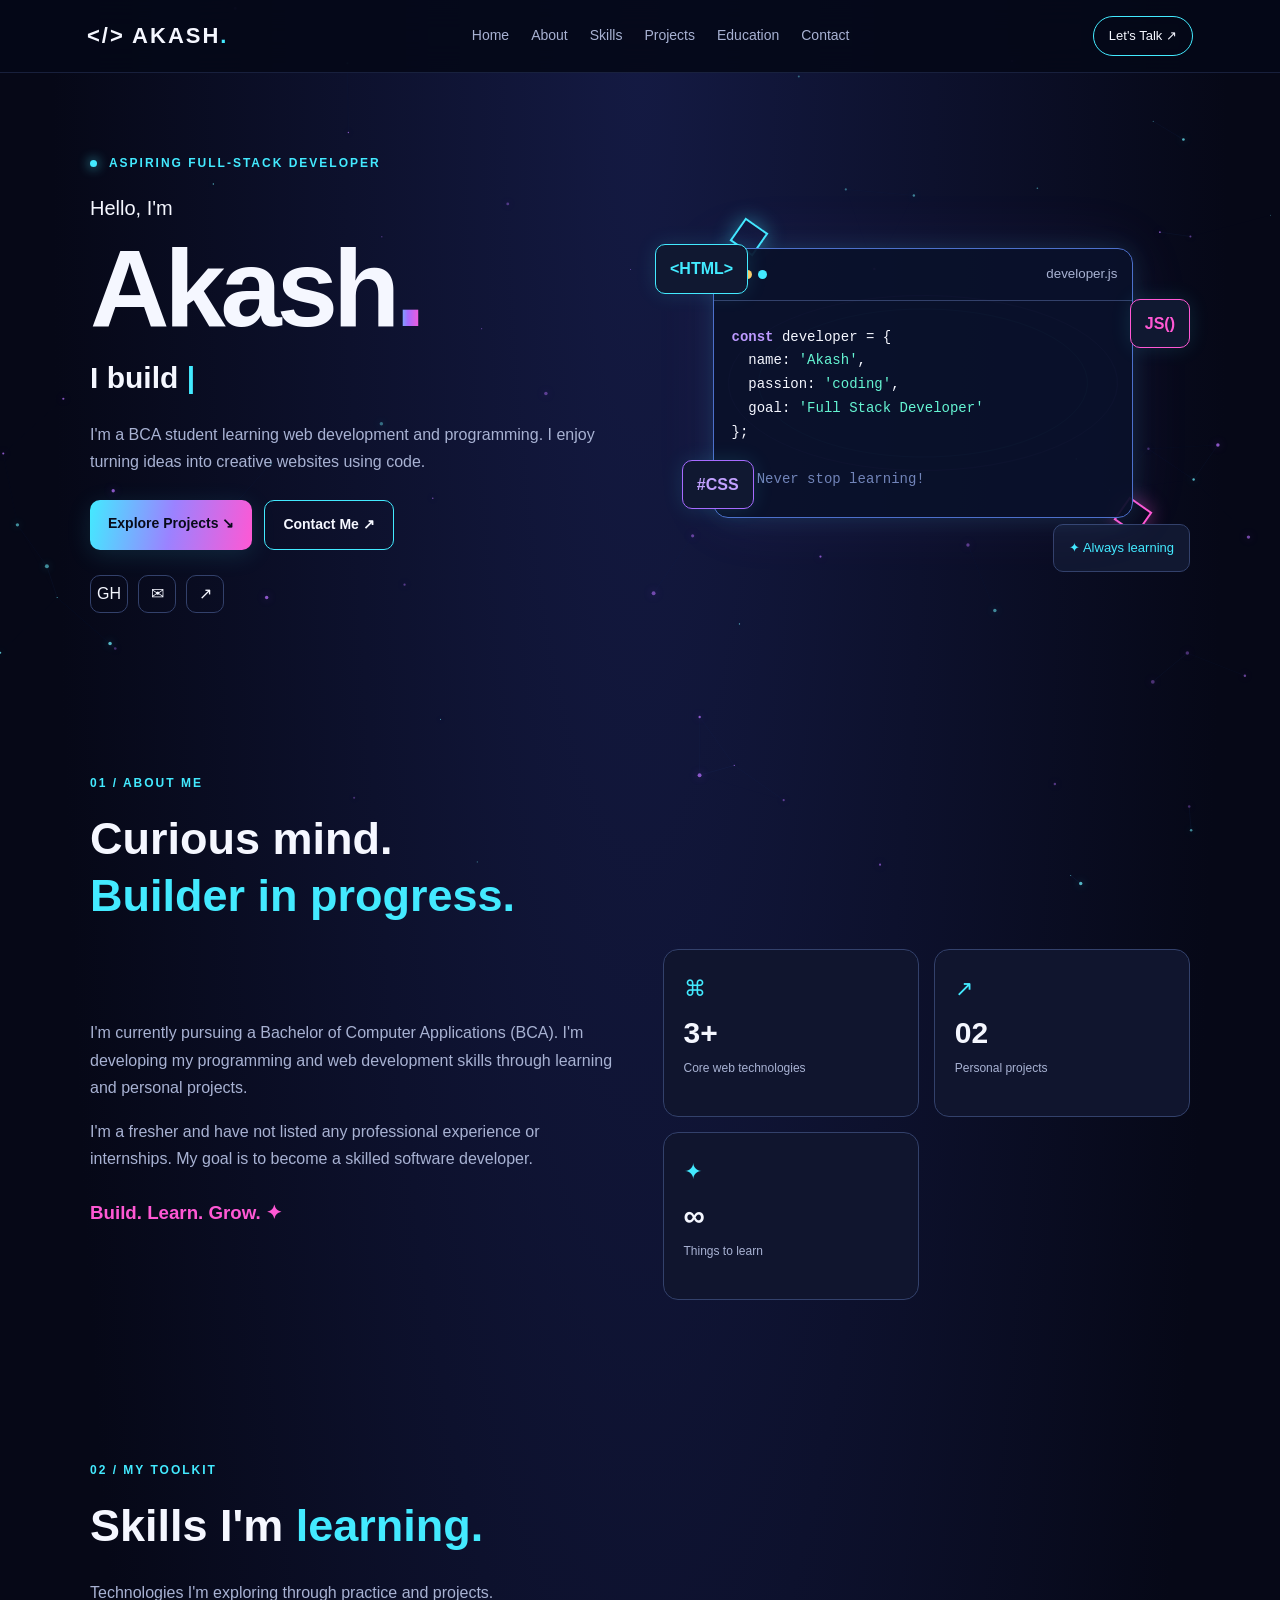
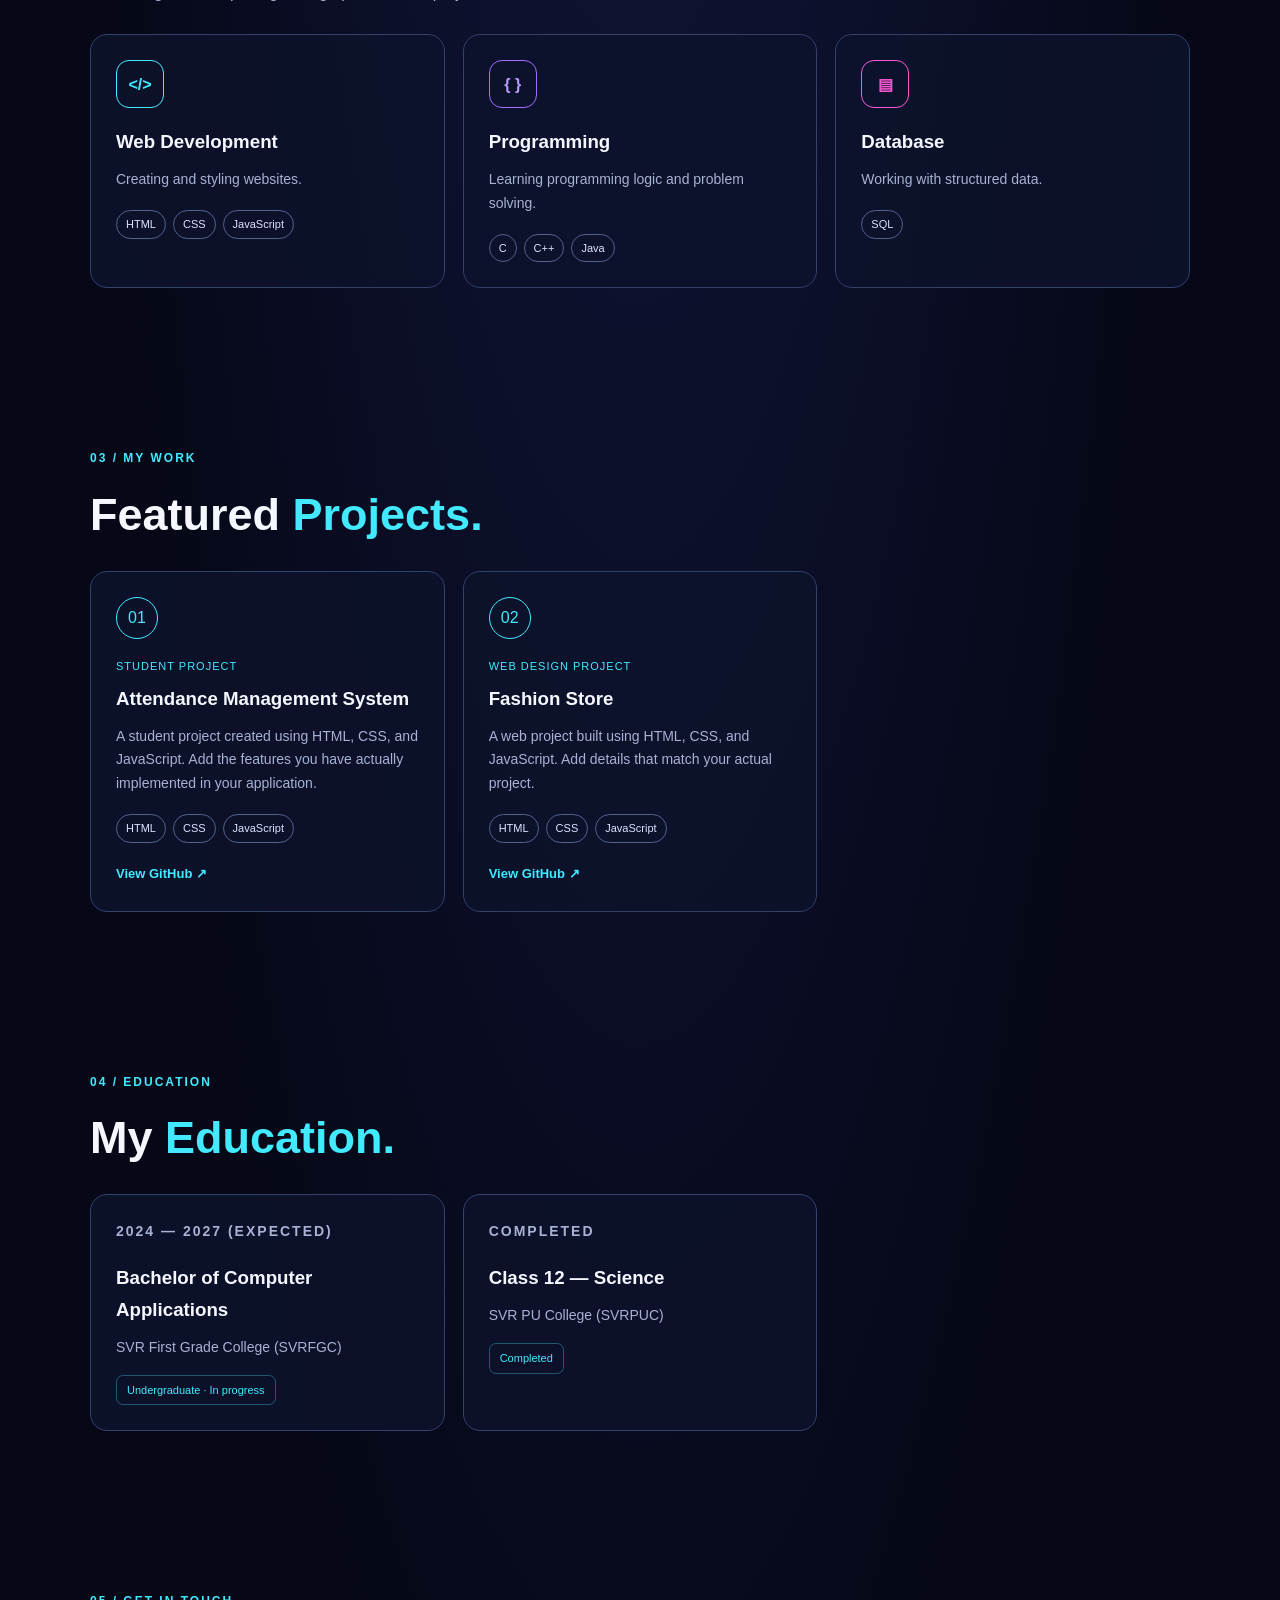
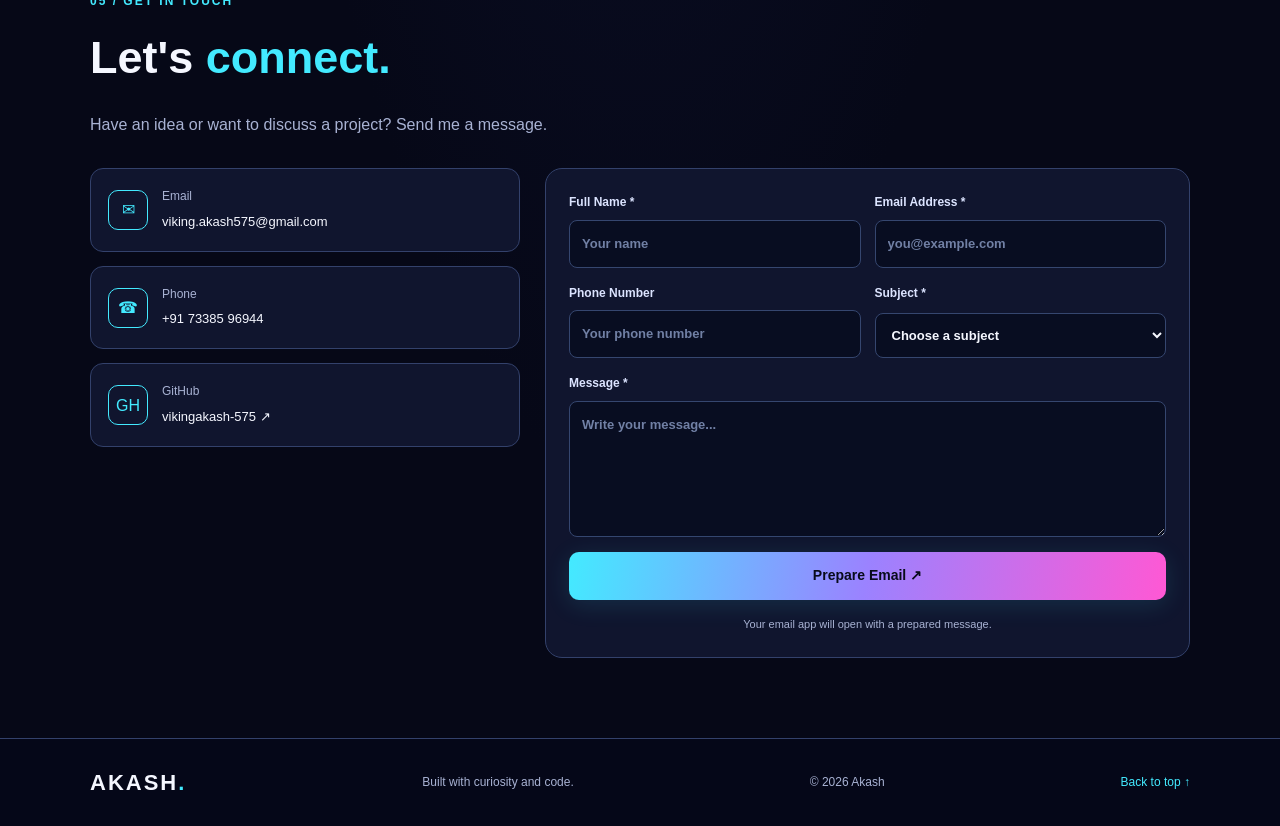
==== commit 5c7ee67d: "Changed" ====
--- a/index.html
+++ b/index.html
@@ -7,7 +7,7 @@
 
     <title>Akash | Developer Portfolio</title>
 
-    <link rel="stylesheet" href="style.css">
+    <link rel="stylesheet" href="style1.css">
     <script src="script.js" defer></script>
 </head>
 
--- a/style1.css
+++ b/style1.css
@@ -0,0 +1,920 @@
+:root {
+    --bg: #060817;
+    --panel: #10152e;
+    --text: #f5f7ff;
+    --muted: #a8b2d3;
+    --cyan: #43eaff;
+    --purple: #a66bff;
+    --pink: #ff58d4;
+    --border: #33416b;
+}
+
+* {
+    margin: 0;
+    padding: 0;
+    box-sizing: border-box;
+}
+
+html {
+    scroll-behavior: smooth;
+    scroll-padding-top: 85px;
+}
+
+body {
+    background:
+        radial-gradient(ellipse at top, #141a43, #060817 65%);
+    color: var(--text);
+    font-family: Arial, sans-serif;
+    line-height: 1.7;
+    overflow-x: hidden;
+}
+
+a {
+    color: inherit;
+    text-decoration: none;
+}
+
+button,
+input,
+textarea,
+select {
+    font: inherit;
+}
+
+#particles {
+    position: fixed;
+    inset: 0;
+    width: 100%;
+    height: 100%;
+    z-index: -1;
+    pointer-events: none;
+}
+
+header {
+    position: sticky;
+    top: 0;
+    z-index: 100;
+    background: rgba(5, 8, 24, 0.9);
+    backdrop-filter: blur(15px);
+    border-bottom: 1px solid #33416b70;
+}
+
+.navbar {
+    max-width: 1150px;
+    min-height: 72px;
+    margin: auto;
+    padding: 14px 22px;
+    display: flex;
+    align-items: center;
+    justify-content: space-between;
+    gap: 20px;
+}
+
+.logo {
+    font-size: 22px;
+    font-weight: bold;
+    letter-spacing: 2px;
+    white-space: nowrap;
+}
+
+.logo span,
+.gradient {
+    color: var(--cyan);
+}
+
+.nav-links {
+    display: flex;
+    gap: 22px;
+}
+
+.nav-links a {
+    color: var(--muted);
+    font-size: 14px;
+    transition: 0.3s;
+}
+
+.nav-links a:hover {
+    color: var(--cyan);
+}
+
+#menuBtn {
+    display: none;
+    color: var(--cyan);
+    background: var(--panel);
+    border: 1px solid var(--border);
+    padding: 7px 12px;
+    border-radius: 8px;
+    font-size: 22px;
+}
+
+.nav-button {
+    border: 1px solid var(--cyan);
+    padding: 8px 15px;
+    border-radius: 30px;
+    font-size: 13px;
+    white-space: nowrap;
+    transition: 0.3s;
+}
+
+.nav-button:hover {
+    box-shadow: 0 0 20px #43eaff60;
+}
+
+.section,
+.hero {
+    max-width: 1150px;
+    margin: auto;
+    padding: 80px 25px;
+    scroll-margin-top: 75px;
+}
+
+.hero {
+    min-height: 620px;
+    display: grid;
+    grid-template-columns: 1fr 1fr;
+    align-items: center;
+    gap: 30px;
+    position: relative;
+}
+
+.tag {
+    color: var(--cyan);
+    font-size: 12px;
+    font-weight: bold;
+    letter-spacing: 2px;
+    margin-bottom: 18px;
+}
+
+.live-dot {
+    display: inline-block;
+    width: 7px;
+    height: 7px;
+    background: var(--cyan);
+    border-radius: 50%;
+    box-shadow: 0 0 12px var(--cyan);
+    margin-right: 7px;
+    animation: pulse 1.5s infinite;
+}
+
+@keyframes pulse {
+    50% {
+        opacity: 0.35;
+    }
+}
+
+.hello {
+    font-size: 20px;
+}
+
+.hero h1 {
+    font-size: clamp(65px, 9vw, 110px);
+    line-height: 1.15;
+    letter-spacing: -5px;
+}
+
+.hero h1 .gradient {
+    background: linear-gradient(
+        90deg,
+        var(--cyan),
+        var(--purple),
+        var(--pink)
+    );
+    background-clip: text;
+    -webkit-background-clip: text;
+    color: transparent;
+}
+
+.hero h2 {
+    font-size: clamp(20px, 3vw, 30px);
+    margin-bottom: 18px;
+}
+
+#typing {
+    color: #c5a4ff;
+}
+
+.cursor {
+    color: var(--cyan);
+    animation: blink 0.7s infinite;
+}
+
+@keyframes blink {
+    50% {
+        opacity: 0;
+    }
+}
+
+.description {
+    max-width: 550px;
+    color: var(--muted);
+    margin-bottom: 20px;
+}
+
+.buttons {
+    display: flex;
+    flex-wrap: wrap;
+    gap: 12px;
+    margin-top: 25px;
+}
+
+.btn {
+    display: inline-block;
+    padding: 12px 18px;
+    border-radius: 10px;
+    font-weight: bold;
+    font-size: 14px;
+    cursor: pointer;
+    border: none;
+    transition: 0.3s;
+}
+
+.btn:hover {
+    transform: translateY(-3px);
+}
+
+.primary {
+    color: #080b1b;
+    background: linear-gradient(
+        100deg,
+        var(--cyan),
+        #9b82ff,
+        var(--pink)
+    );
+    box-shadow: 0 5px 25px #43eaff20;
+}
+
+.primary:hover {
+    box-shadow: 0 5px 30px #a66bff70;
+}
+
+.secondary {
+    border: 1px solid var(--cyan);
+    background: transparent;
+    color: var(--text);
+}
+
+.social-links {
+    display: flex;
+    gap: 10px;
+    margin-top: 25px;
+}
+
+.social-links a {
+    width: 38px;
+    height: 38px;
+    border: 1px solid var(--border);
+    border-radius: 10px;
+    display: grid;
+    place-items: center;
+    transition: 0.3s;
+}
+
+.social-links a:hover {
+    color: var(--cyan);
+    border-color: var(--cyan);
+    transform: translateY(-3px);
+}
+
+
+/* Animated developer illustration */
+
+.hero-art {
+    min-height: 420px;
+    position: relative;
+    display: grid;
+    place-items: center;
+}
+
+.orbit {
+    position: absolute;
+    width: 330px;
+    height: 330px;
+    border: 1px solid #43eaff65;
+    border-radius: 50%;
+    transform: scaleY(0.45) rotate(30deg);
+    animation: rotateOrbit 14s linear infinite;
+}
+
+.orbit-two {
+    width: 390px;
+    height: 390px;
+    border-color: #a66bff70;
+    animation-duration: 20s;
+    animation-direction: reverse;
+}
+
+@keyframes rotateOrbit {
+    to {
+        rotate: 360deg;
+    }
+}
+
+.code-card {
+    width: min(100%, 420px);
+    position: relative;
+    z-index: 2;
+    background: rgba(10, 17, 43, 0.94);
+    border: 1px solid #4d70cb;
+    border-radius: 15px;
+    box-shadow:
+        0 0 25px #43eaff20,
+        0 0 65px #a66bff15;
+    animation: float 5s ease-in-out infinite;
+}
+
+@keyframes float {
+    50% {
+        transform: translateY(-12px) rotate(1deg);
+    }
+}
+
+.window-header {
+    padding: 14px;
+    border-bottom: 1px solid #33416b;
+    display: flex;
+    align-items: center;
+    gap: 6px;
+}
+
+.window-header span {
+    width: 9px;
+    height: 9px;
+    border-radius: 50%;
+    background: var(--pink);
+}
+
+.window-header span:nth-child(2) {
+    background: #ffca64;
+}
+
+.window-header span:nth-child(3) {
+    background: var(--cyan);
+}
+
+.window-header small {
+    margin-left: auto;
+    color: var(--muted);
+}
+
+.code-content {
+    padding: 25px 18px;
+    font-family: monospace;
+    font-size: clamp(11px, 1.4vw, 14px);
+    overflow-wrap: anywhere;
+}
+
+.code-content b {
+    color: #bd9aff;
+}
+
+.code-content em {
+    color: #65f5d3;
+    font-style: normal;
+}
+
+.comment {
+    color: #7184b9;
+}
+
+.floating-shape {
+    position: absolute;
+    width: 28px;
+    height: 28px;
+    border: 2px solid var(--cyan);
+    transform: rotate(35deg);
+    box-shadow: 0 0 20px #43eaff70;
+    animation: float 4s infinite;
+}
+
+.shape-one {
+    top: 12%;
+    left: 15%;
+}
+
+.shape-two {
+    right: 8%;
+    bottom: 15%;
+    border-color: var(--pink);
+    box-shadow: 0 0 20px #ff58d470;
+    animation-delay: -2s;
+}
+
+.floating-chip {
+    position: absolute;
+    z-index: 3;
+    padding: 10px 14px;
+    border-radius: 10px;
+    background: #101831;
+    border: 1px solid var(--cyan);
+    color: var(--cyan);
+    box-shadow: 0 0 20px #43eaff20;
+    font-weight: bold;
+    animation: float 5s ease-in-out infinite;
+}
+
+.chip-one {
+    top: 17%;
+    left: 0;
+}
+
+.chip-two {
+    top: 30%;
+    right: 0;
+    color: var(--pink);
+    border-color: var(--pink);
+    animation-delay: -1s;
+}
+
+.chip-three {
+    bottom: 20%;
+    left: 5%;
+    color: #c2a1ff;
+    border-color: #a66bff;
+    animation-delay: -2s;
+}
+
+.floating-badge {
+    position: absolute;
+    bottom: 5%;
+    right: 0;
+    padding: 12px 15px;
+    background: #111831;
+    border: 1px solid var(--border);
+    border-radius: 10px;
+    color: var(--cyan);
+    font-size: 13px;
+}
+
+
+/* About section */
+
+.section > h2 {
+    font-size: clamp(30px, 5vw, 45px);
+    line-height: 1.25;
+    margin-bottom: 25px;
+}
+
+.about-layout {
+    display: grid;
+    grid-template-columns: 1fr 1fr;
+    gap: 45px;
+    align-items: center;
+}
+
+.about-layout p {
+    color: var(--muted);
+    margin-bottom: 17px;
+}
+
+.signature {
+    color: var(--pink);
+    margin-top: 25px;
+}
+
+.stats {
+    display: grid;
+    grid-template-columns: 1fr 1fr;
+    gap: 15px;
+}
+
+.stat-card {
+    padding: 20px;
+    background: var(--panel);
+    border: 1px solid var(--border);
+    border-radius: 15px;
+    transition: 0.3s;
+}
+
+.stat-card:hover {
+    border-color: var(--cyan);
+    transform: translateY(-4px);
+}
+
+.stat-card span {
+    color: var(--cyan);
+    font-size: 22px;
+}
+
+.stat-card h3 {
+    font-size: 30px;
+}
+
+.stat-card p {
+    font-size: 12px;
+}
+
+
+/* Skills and projects */
+
+.grid {
+    display: grid;
+    grid-template-columns: repeat(3, minmax(0, 1fr));
+    gap: 18px;
+    margin-top: 28px;
+}
+
+.card {
+    padding: 25px;
+    background: rgba(13, 19, 44, 0.85);
+    border: 1px solid var(--border);
+    border-radius: 17px;
+    transition: 0.3s;
+}
+
+.card:hover {
+    transform: translateY(-5px);
+    border-color: var(--cyan);
+    box-shadow: 0 10px 35px #43eaff0d;
+}
+
+.skill-icon {
+    width: 48px;
+    height: 48px;
+    display: grid;
+    place-items: center;
+    border: 1px solid var(--cyan);
+    color: var(--cyan);
+    border-radius: 13px;
+    font-weight: bold;
+    margin-bottom: 18px;
+}
+
+.purple-icon {
+    color: #bd9aff;
+    border-color: #a66bff;
+}
+
+.pink-icon {
+    color: var(--pink);
+    border-color: var(--pink);
+}
+
+.card h3 {
+    margin-bottom: 10px;
+}
+
+.card p {
+    color: var(--muted);
+    font-size: 14px;
+}
+
+.chips {
+    display: flex;
+    flex-wrap: wrap;
+    gap: 7px;
+    margin-top: 18px;
+}
+
+.chips span {
+    padding: 4px 9px;
+    font-size: 11px;
+    color: #dbe4ff;
+    border: 1px solid #52638e;
+    border-radius: 30px;
+}
+
+.project-number {
+    display: inline-grid;
+    place-items: center;
+    width: 42px;
+    height: 42px;
+    border: 1px solid var(--cyan);
+    color: var(--cyan);
+    border-radius: 50%;
+    margin-bottom: 18px;
+}
+
+.project-type {
+    color: var(--cyan) !important;
+    font-size: 11px !important;
+    letter-spacing: 1px;
+    margin-bottom: 7px;
+}
+
+.project-link {
+    display: inline-block;
+    color: var(--cyan);
+    font-size: 13px;
+    font-weight: bold;
+    margin-top: 20px;
+}
+
+.project-link:hover {
+    color: var(--pink);
+}
+
+
+/* Education */
+
+.status {
+    display: inline-block;
+    margin-top: 15px;
+    padding: 5px 10px;
+    border: 1px solid #43eaff55;
+    color: var(--cyan);
+    border-radius: 7px;
+    font-size: 11px;
+}
+
+
+/* Contact */
+
+.contact-layout {
+    display: grid;
+    grid-template-columns: 0.8fr 1.2fr;
+    gap: 25px;
+    align-items: start;
+    margin-top: 30px;
+}
+
+.contact-details {
+    display: grid;
+    gap: 14px;
+}
+
+.contact-item {
+    display: flex;
+    align-items: center;
+    gap: 14px;
+    padding: 17px;
+    background: var(--panel);
+    border: 1px solid var(--border);
+    border-radius: 13px;
+}
+
+.contact-item > span {
+    min-width: 40px;
+    height: 40px;
+    display: grid;
+    place-items: center;
+    border: 1px solid var(--cyan);
+    border-radius: 10px;
+    color: var(--cyan);
+}
+
+.contact-item small {
+    display: block;
+    color: var(--muted);
+    font-size: 12px;
+}
+
+.contact-item a {
+    overflow-wrap: anywhere;
+    font-size: 13px;
+}
+
+.contact-item a:hover {
+    color: var(--cyan);
+}
+
+.contact-form {
+    display: grid;
+    gap: 15px;
+    padding: 23px;
+    background: var(--panel);
+    border: 1px solid var(--border);
+    border-radius: 17px;
+}
+
+.form-row {
+    display: grid;
+    grid-template-columns: 1fr 1fr;
+    gap: 14px;
+}
+
+.contact-form label {
+    display: grid;
+    gap: 7px;
+    color: #dce4ff;
+    font-size: 12px;
+    font-weight: bold;
+}
+
+.contact-form input,
+.contact-form select,
+.contact-form textarea {
+    width: 100%;
+    min-width: 0;
+    padding: 12px;
+    color: var(--text);
+    background: #080d21;
+    border: 1px solid #35466f;
+    border-radius: 8px;
+    outline: none;
+    font-size: 13px;
+}
+
+.contact-form input:focus,
+.contact-form select:focus,
+.contact-form textarea:focus {
+    border-color: var(--cyan);
+    box-shadow: 0 0 0 3px #43eaff12;
+}
+
+.contact-form input::placeholder,
+.contact-form textarea::placeholder {
+    color: #7180a5;
+}
+
+.contact-form textarea {
+    resize: vertical;
+    min-height: 120px;
+}
+
+.form-message {
+    text-align: center;
+    color: var(--muted);
+    font-size: 11px;
+}
+
+
+/* Footer */
+
+footer {
+    border-top: 1px solid var(--border);
+    background: #050718;
+    padding: 25px 20px;
+}
+
+.footer-content {
+    max-width: 1100px;
+    margin: auto;
+    display: flex;
+    justify-content: space-between;
+    align-items: center;
+    gap: 15px;
+    flex-wrap: wrap;
+}
+
+.footer-content p,
+.back-top {
+    color: var(--muted);
+    font-size: 12px;
+}
+
+.back-top {
+    color: var(--cyan);
+}
+
+
+/* Scroll reveal */
+
+.reveal {
+    opacity: 0;
+    transform: translateY(20px);
+    transition: opacity 0.7s ease, transform 0.7s ease;
+}
+
+.reveal.visible {
+    opacity: 1;
+    transform: translateY(0);
+}
+
+:focus-visible {
+    outline: 2px solid var(--cyan);
+    outline-offset: 4px;
+}
+
+
+/* Mobile design */
+
+@media (max-width: 850px) {
+    .navbar {
+        gap: 12px;
+    }
+
+    .nav-links {
+        gap: 12px;
+    }
+
+    .nav-links a {
+        font-size: 12px;
+    }
+
+    .nav-button {
+        display: none;
+    }
+
+    .hero {
+        min-height: auto;
+        padding-top: 65px;
+    }
+
+    .about-layout {
+        gap: 25px;
+    }
+
+    .contact-layout {
+        grid-template-columns: 1fr;
+    }
+}
+
+@media (max-width: 650px) {
+    .navbar {
+        flex-wrap: wrap;
+    }
+
+    #menuBtn {
+        display: block;
+        margin-left: auto;
+    }
+
+    .nav-links {
+        display: none;
+        width: 100%;
+        flex-direction: column;
+        order: 5;
+        gap: 0;
+    }
+
+    .nav-links.open {
+        display: flex;
+    }
+
+    .nav-links a {
+        padding: 10px 0;
+        border-top: 1px solid #ffffff10;
+        font-size: 14px;
+    }
+
+    .hero {
+        grid-template-columns: 1fr;
+        padding: 55px 20px 70px;
+    }
+
+    .hero h1 {
+        font-size: 75px;
+    }
+
+    .hero-art {
+        min-height: 340px;
+    }
+
+    .code-card {
+        width: 95%;
+    }
+
+    .orbit {
+        width: 260px;
+        height: 260px;
+    }
+
+    .orbit-two {
+        width: 310px;
+        height: 310px;
+    }
+
+    .section {
+        padding: 60px 20px;
+    }
+
+    .about-layout,
+    .grid,
+    .contact-layout {
+        grid-template-columns: 1fr;
+    }
+
+    .stats {
+        margin-top: 10px;
+    }
+
+    .form-row {
+        grid-template-columns: 1fr;
+    }
+
+    .contact-form {
+        padding: 17px;
+    }
+
+    .footer-content {
+        justify-content: center;
+        text-align: center;
+    }
+
+    .footer-content > * {
+        flex: 1 1 40%;
+    }
+}
+
+@media (prefers-reduced-motion: reduce) {
+    html {
+        scroll-behavior: auto;
+    }
+
+    *,
+    *::before,
+    *::after {
+        animation-duration: 0.01ms !important;
+        animation-iteration-count: 1 !important;
+        transition-duration: 0.01ms !important;
+    }
+
+    .reveal {
+        opacity: 1;
+        transform: none;
+    }
+
+    #particles {
+        display: none;
+    }
+}
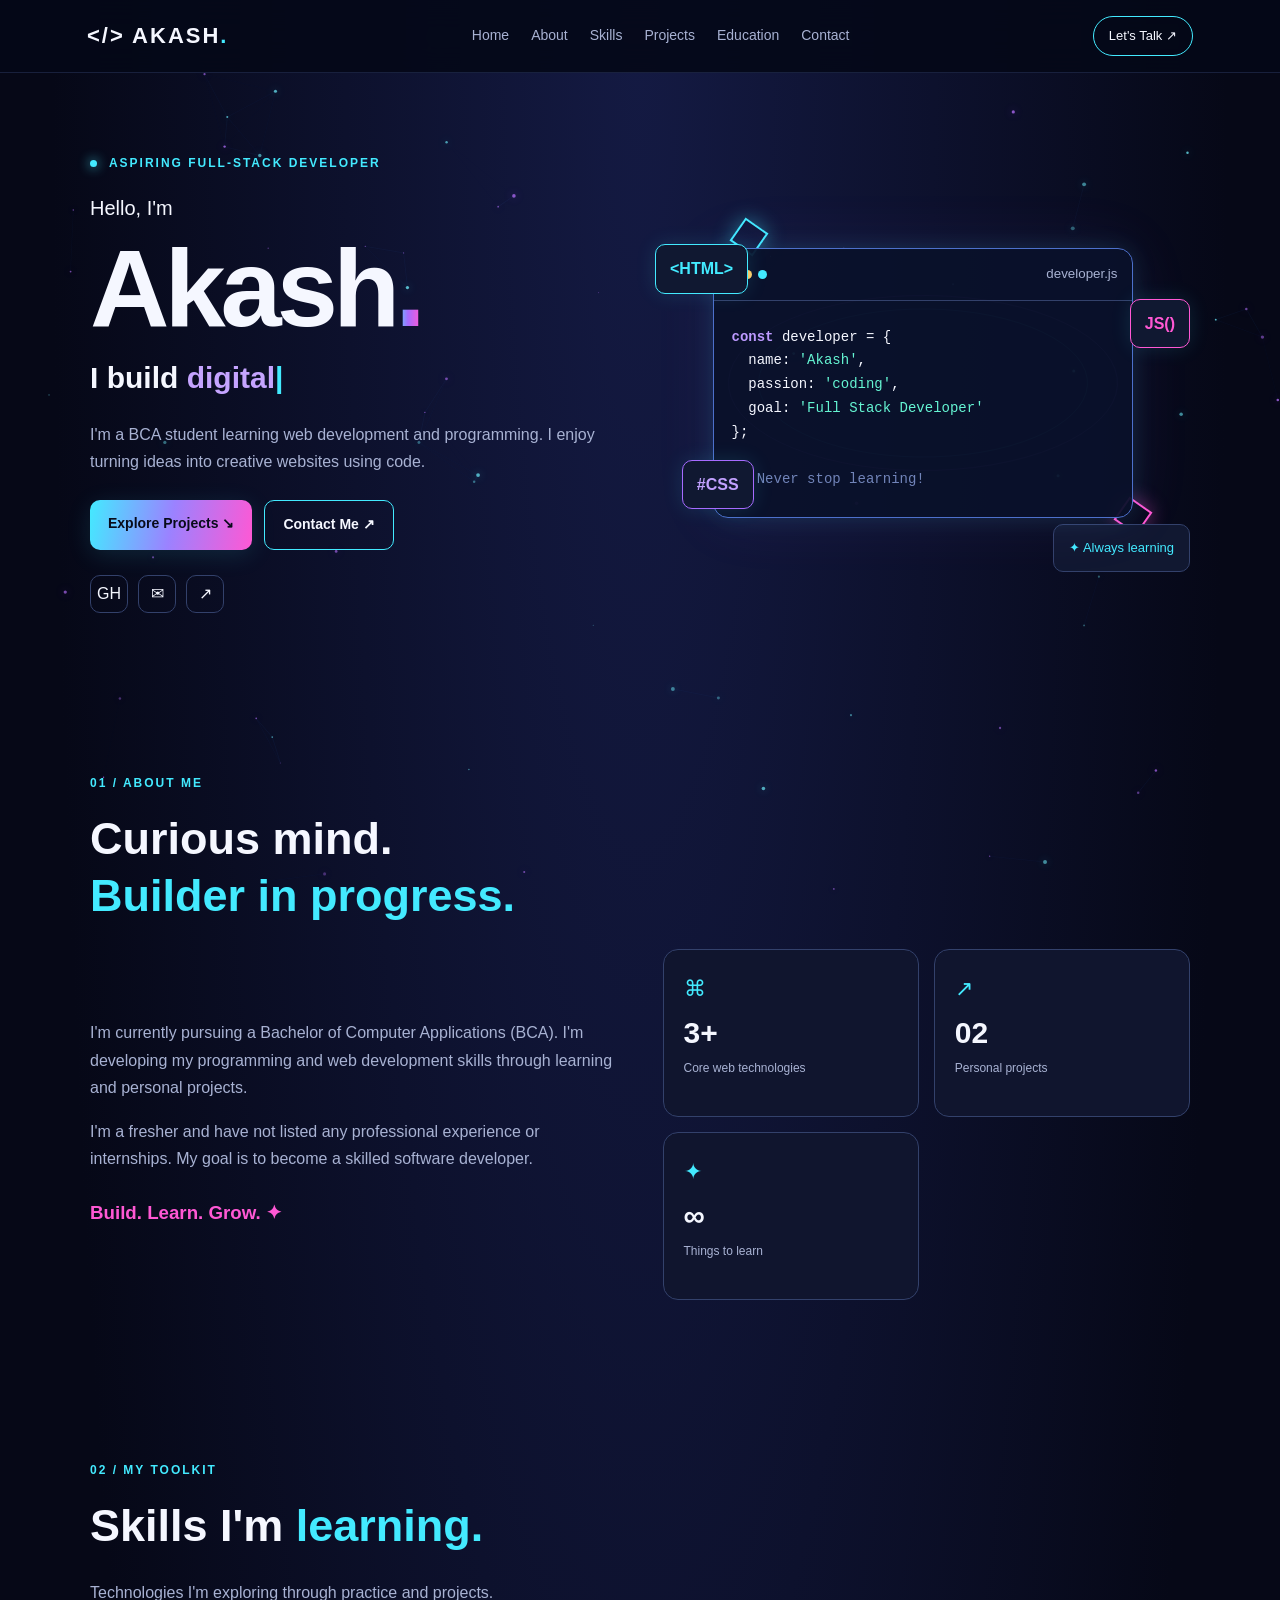
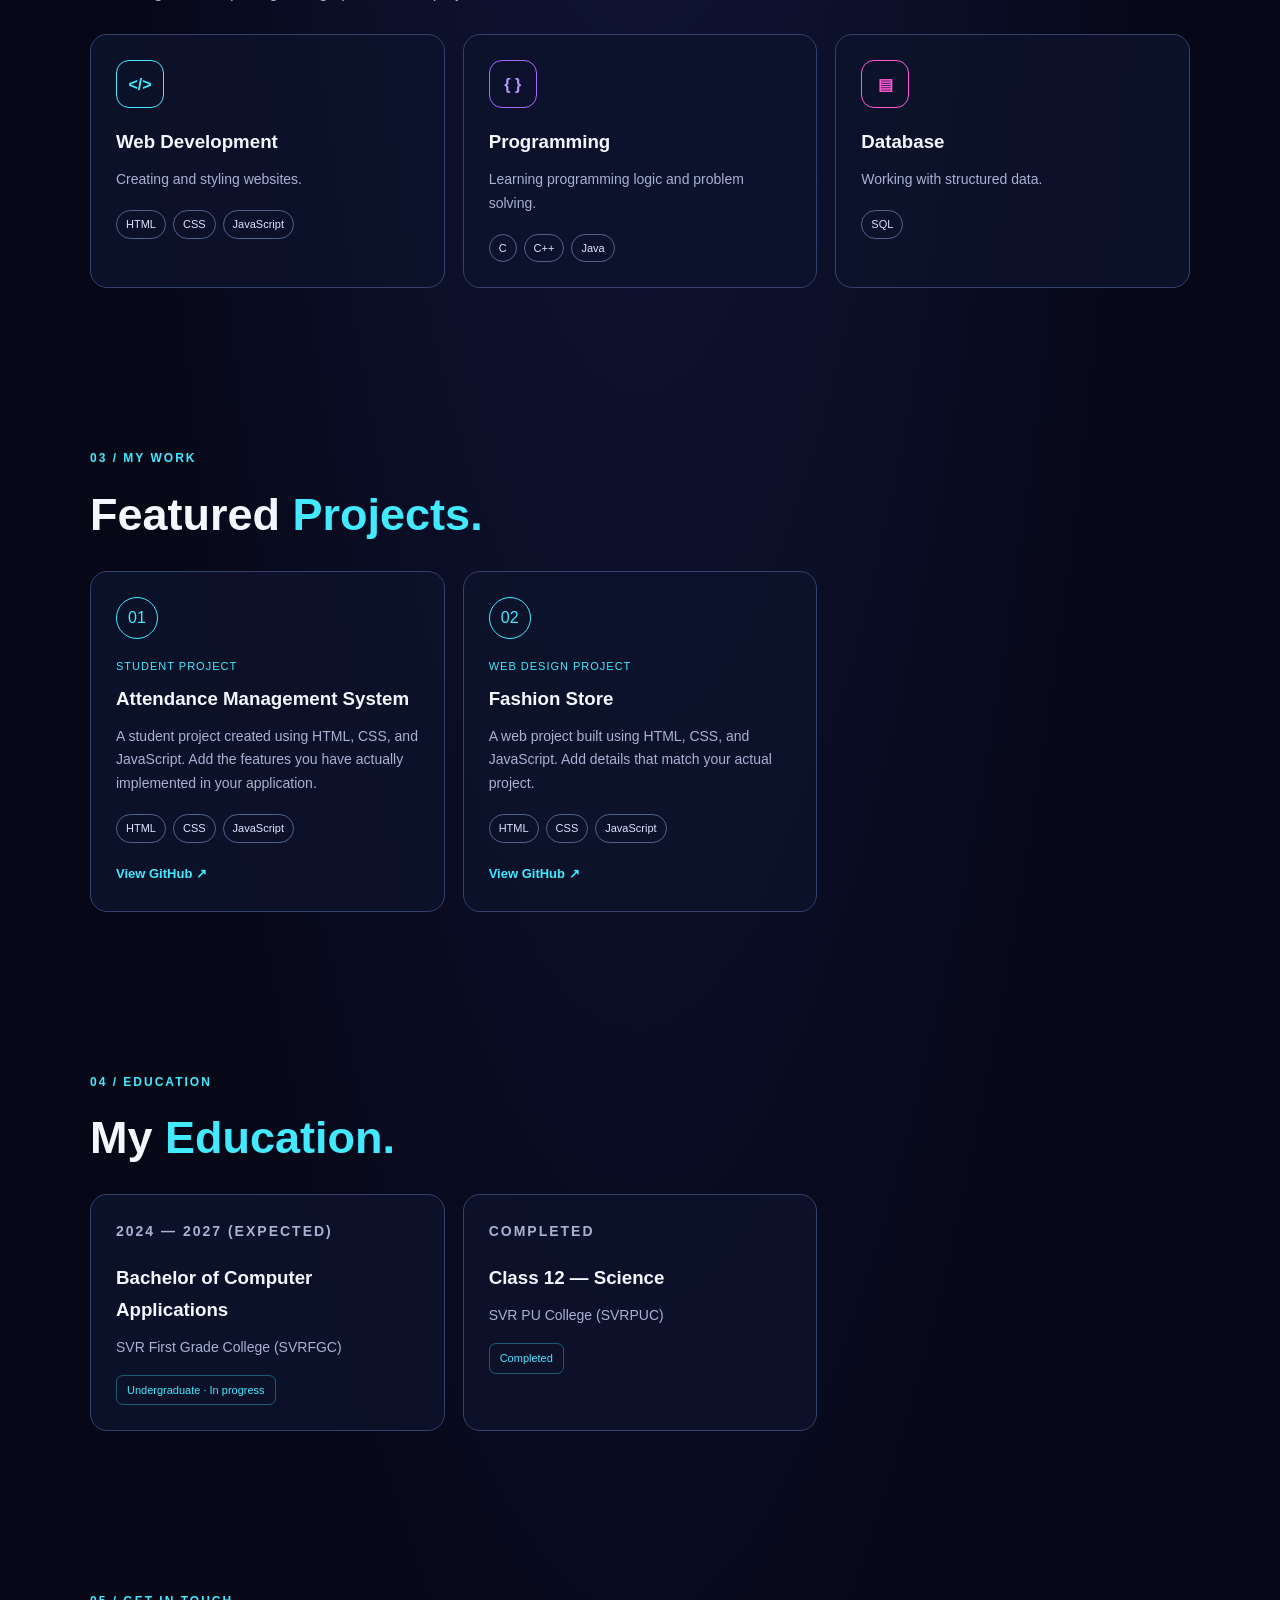
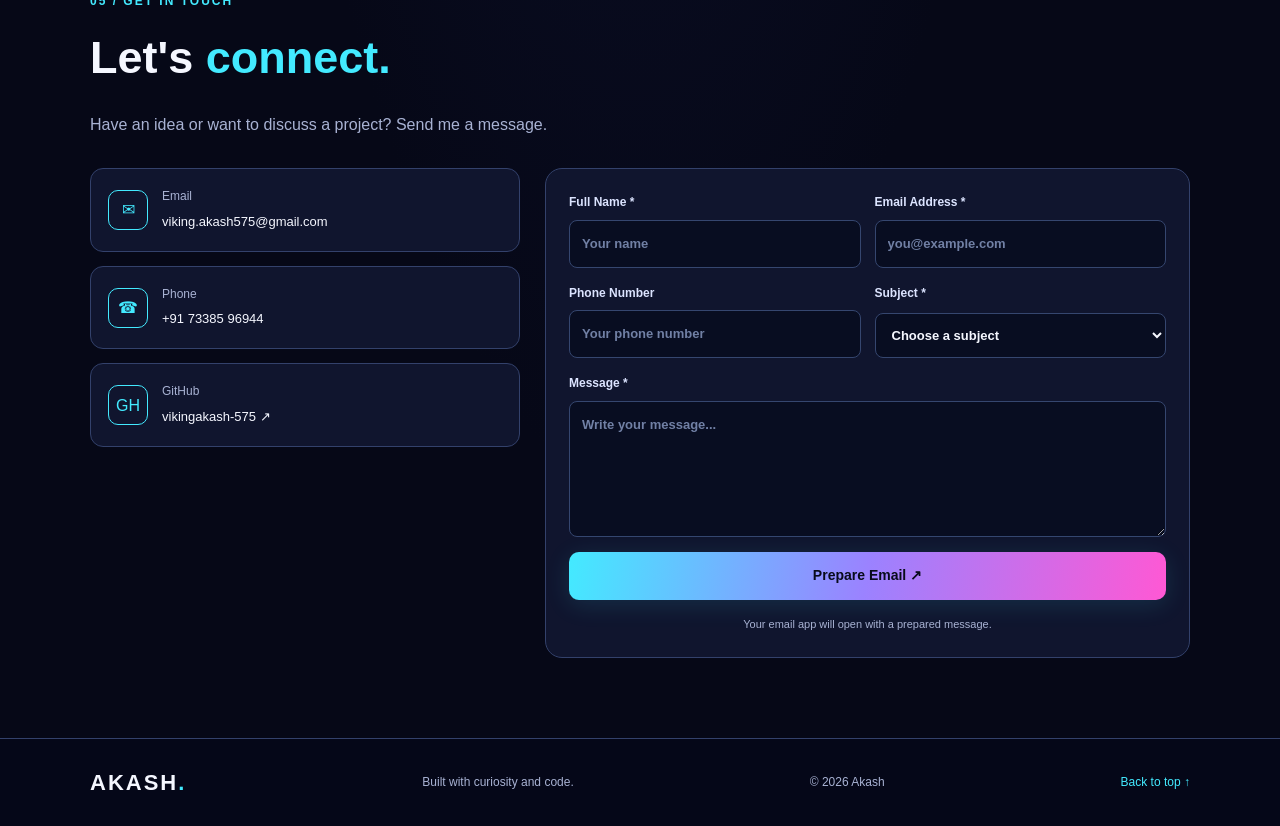
==== commit 795258e6: "Added project" ====
--- a/index.html
+++ b/index.html
@@ -264,7 +264,7 @@
                         <span>JavaScript</span>
                     </div>
 
-                    <a href="https://github.com/vikingakash-575"
+                    <a href="https://github.com/vikingakash575-source/Attendance-management-system-.git"
                        target="_blank" rel="noopener noreferrer"
                        class="project-link">
                         View GitHub ↗
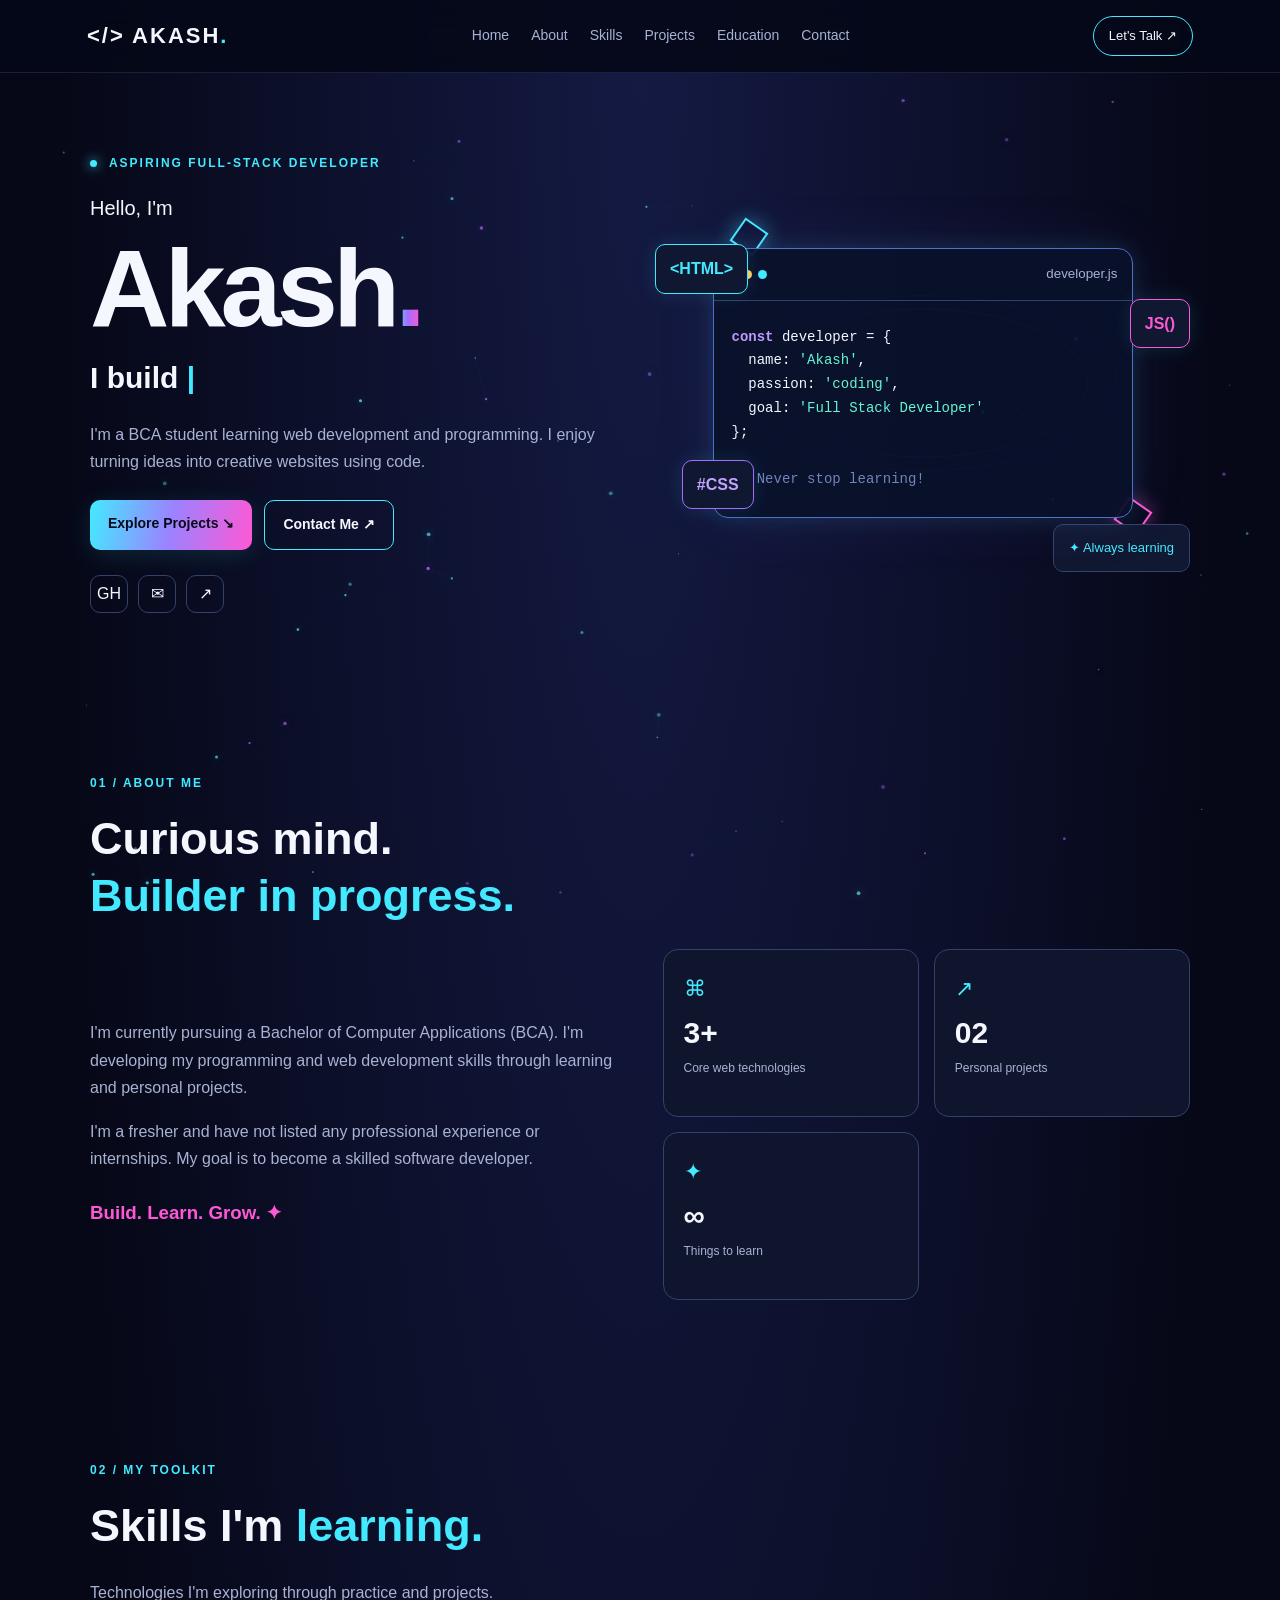
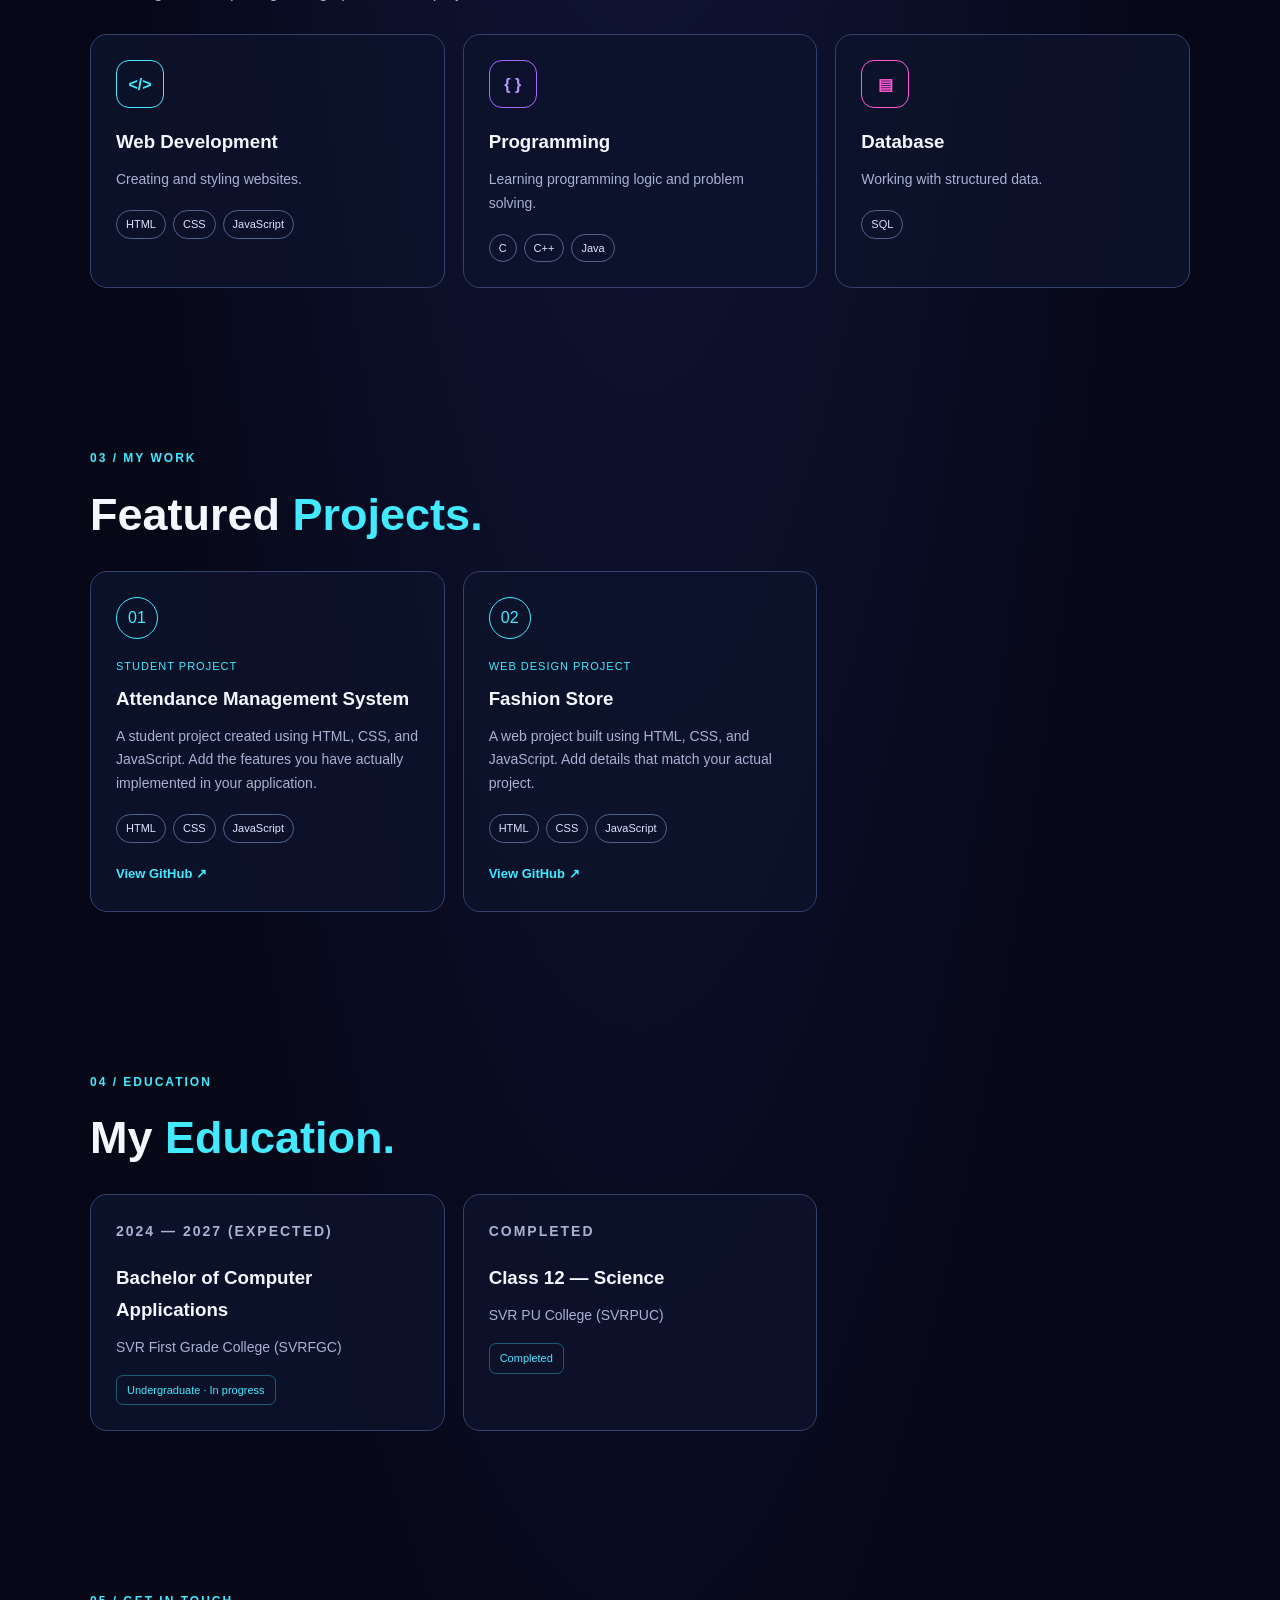
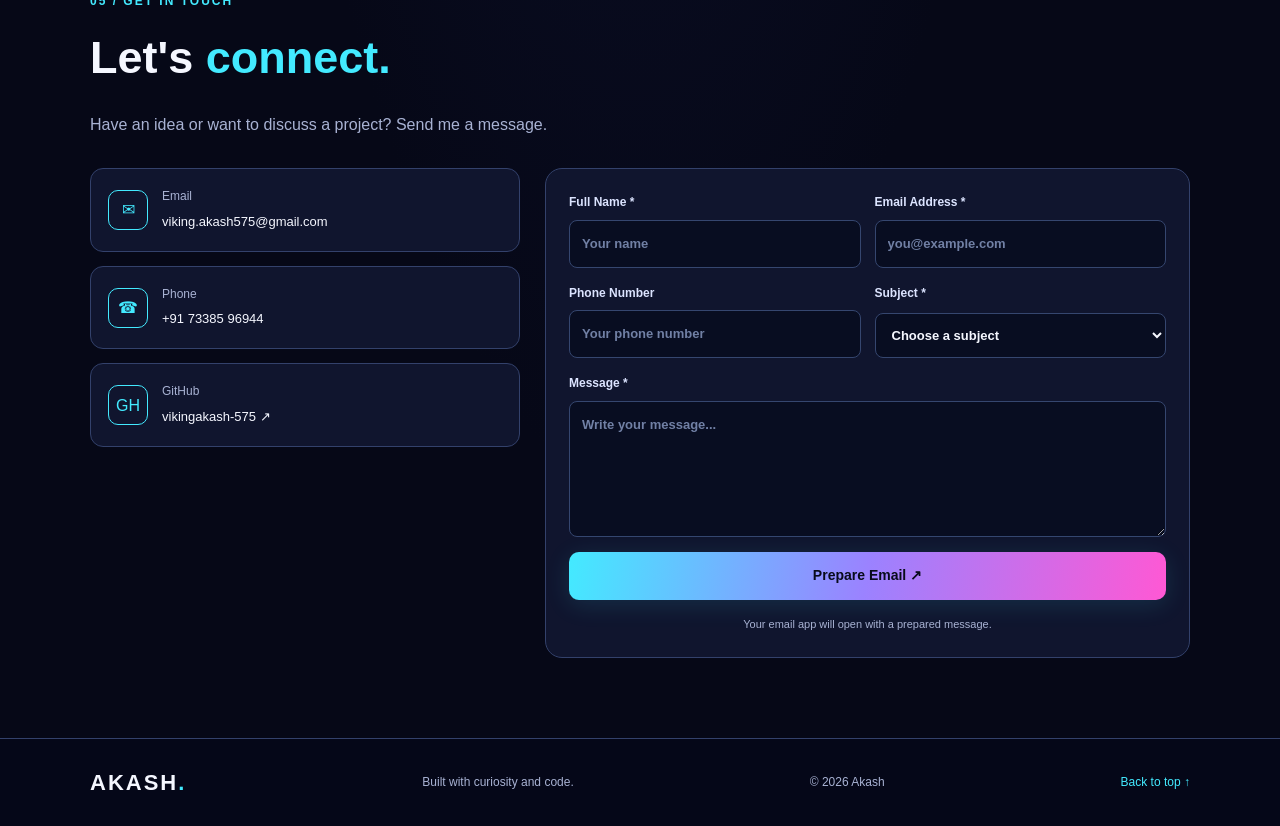
==== commit 99732973: "Added projecr2" ====
--- a/index.html
+++ b/index.html
@@ -292,7 +292,7 @@
                         <span>JavaScript</span>
                     </div>
 
-                    <a href="https://github.com/vikingakash-575"
+                    <a href="https://github.com/vikingakash575-source/Fasion-store-.git"
                        target="_blank" rel="noopener noreferrer"
                        class="project-link">
                         View GitHub ↗
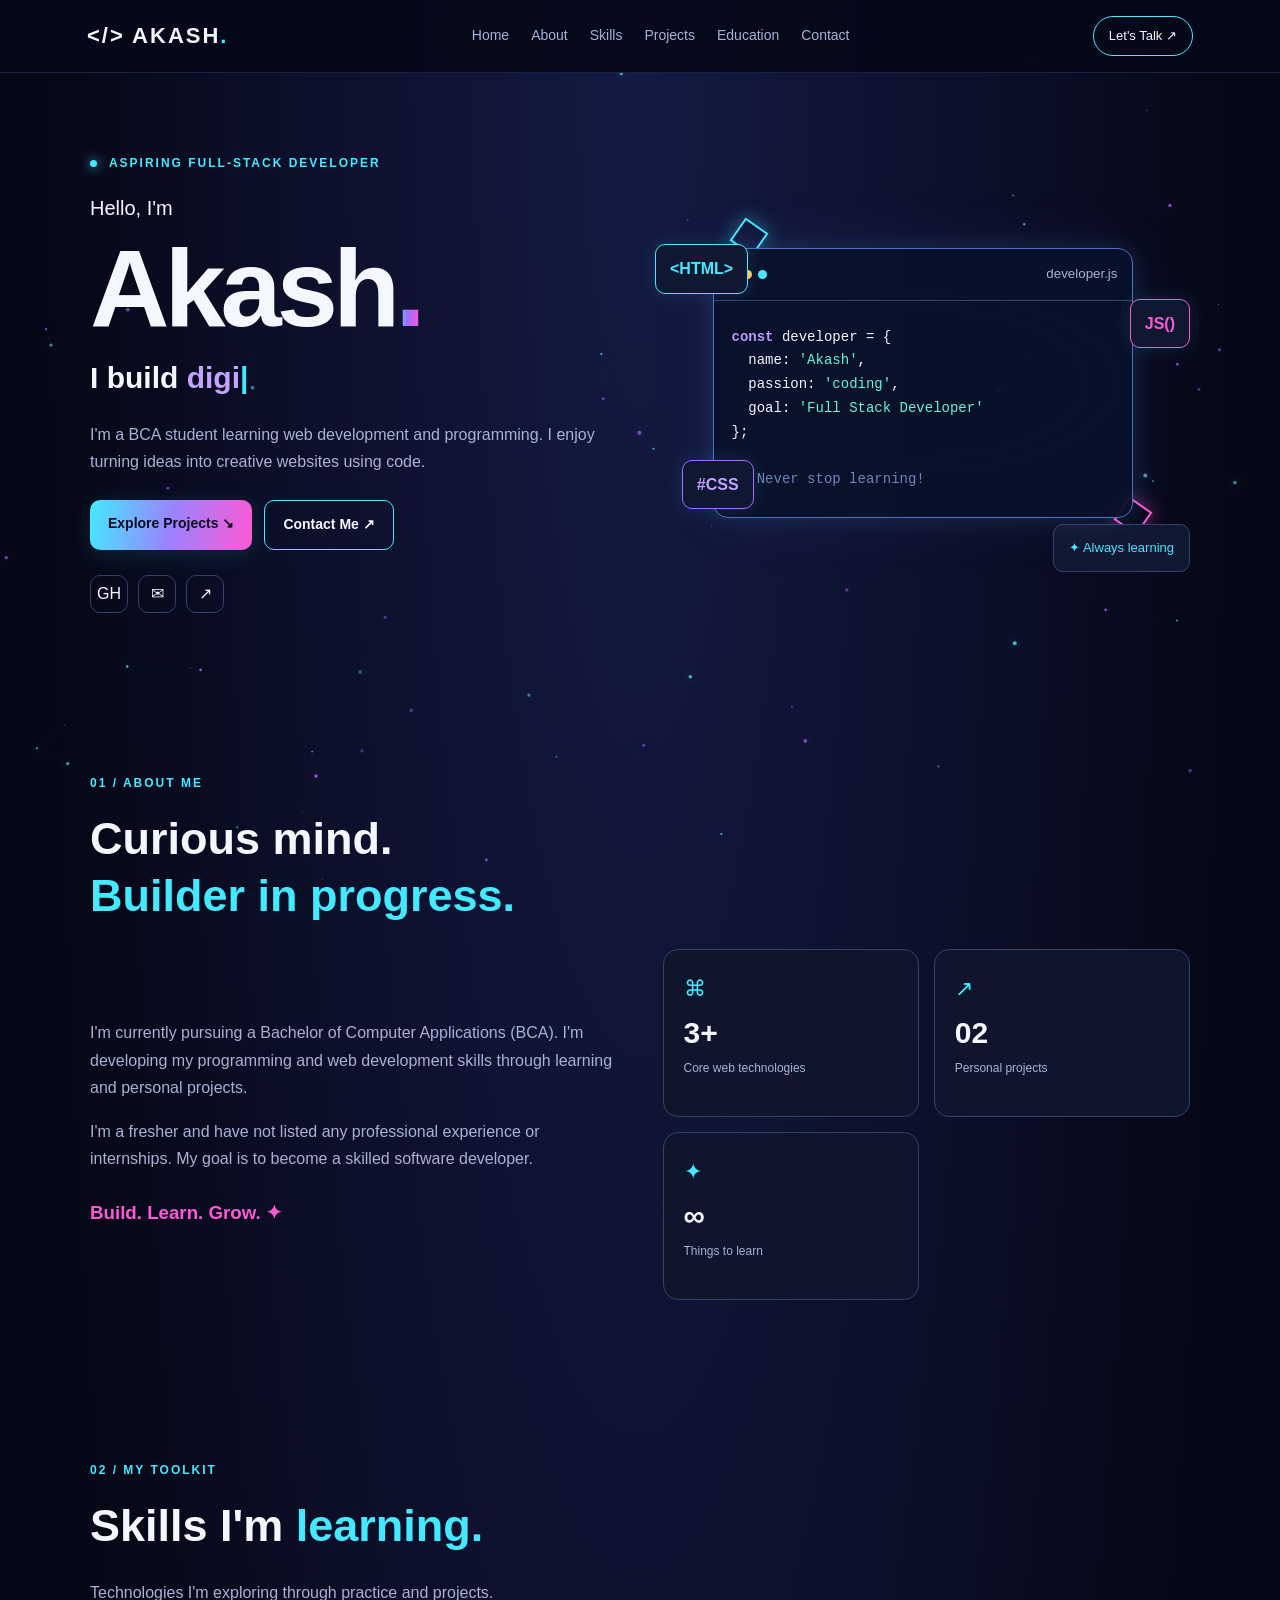
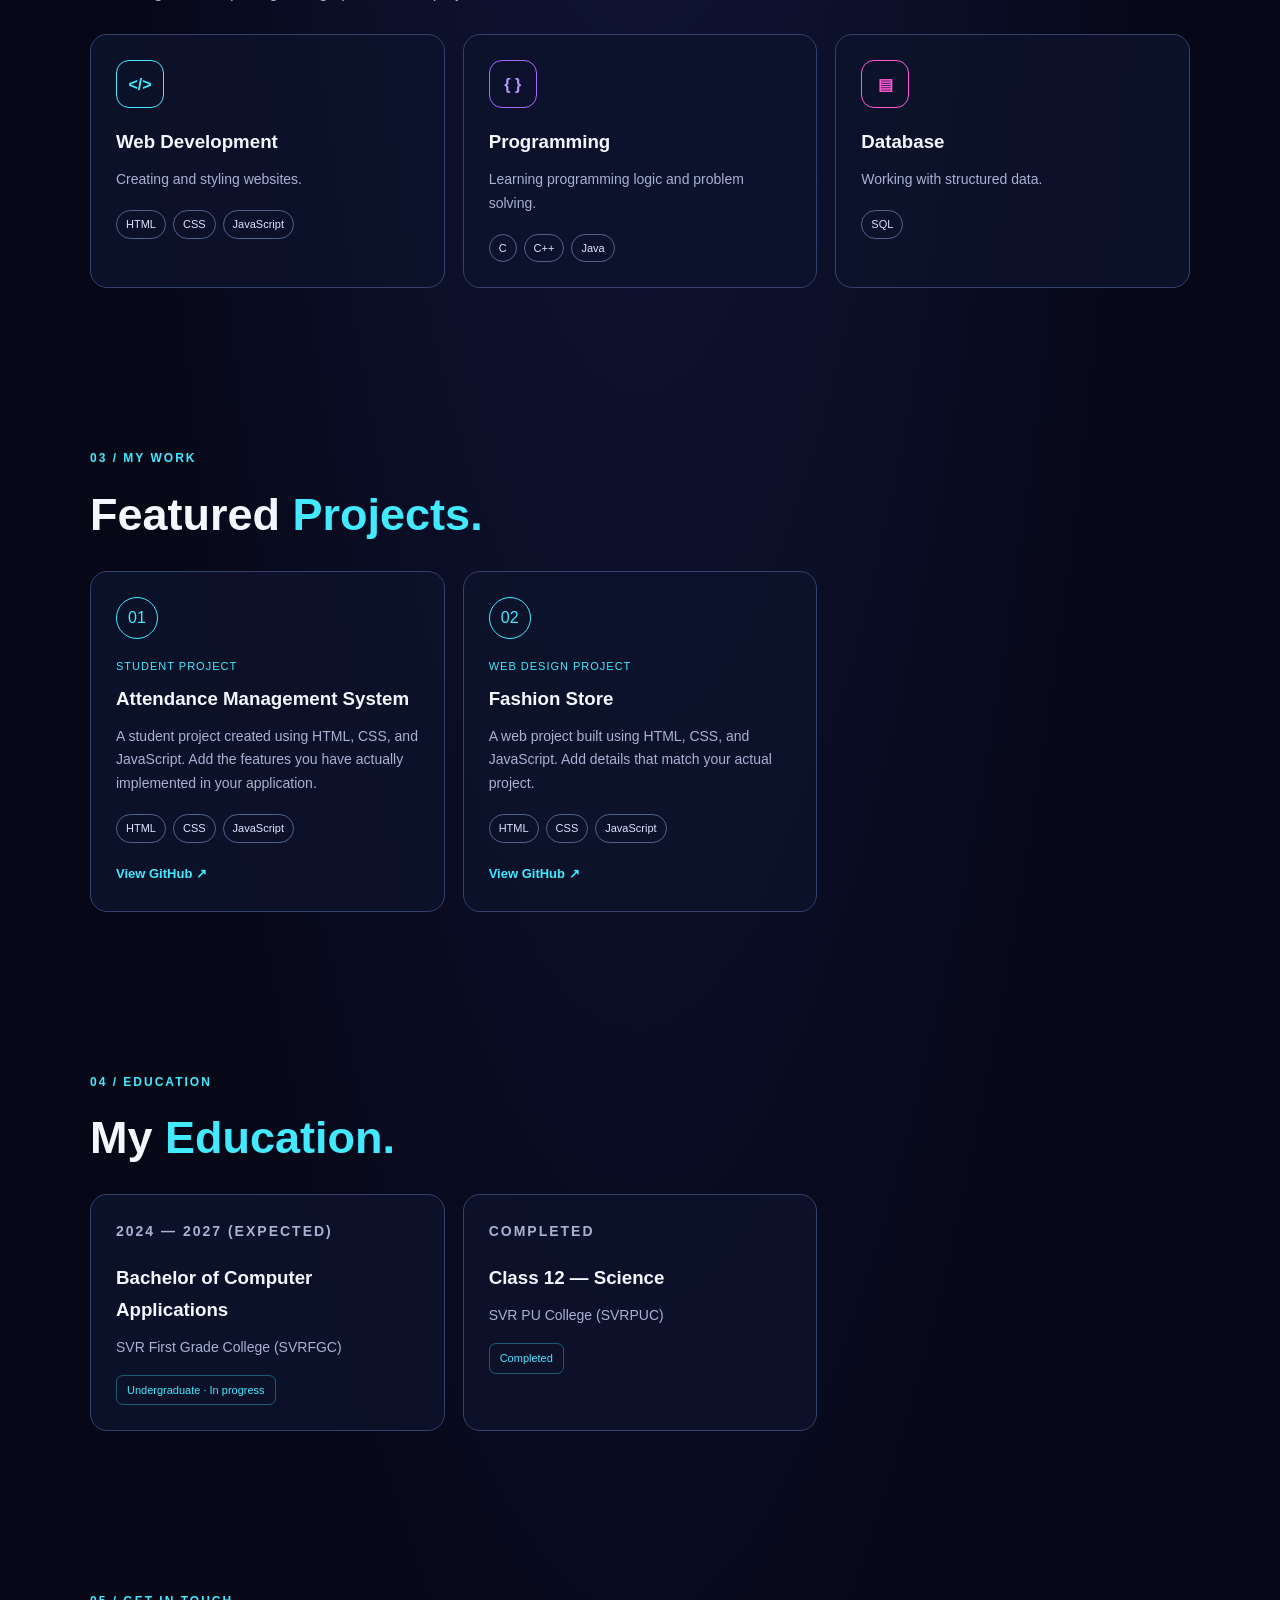
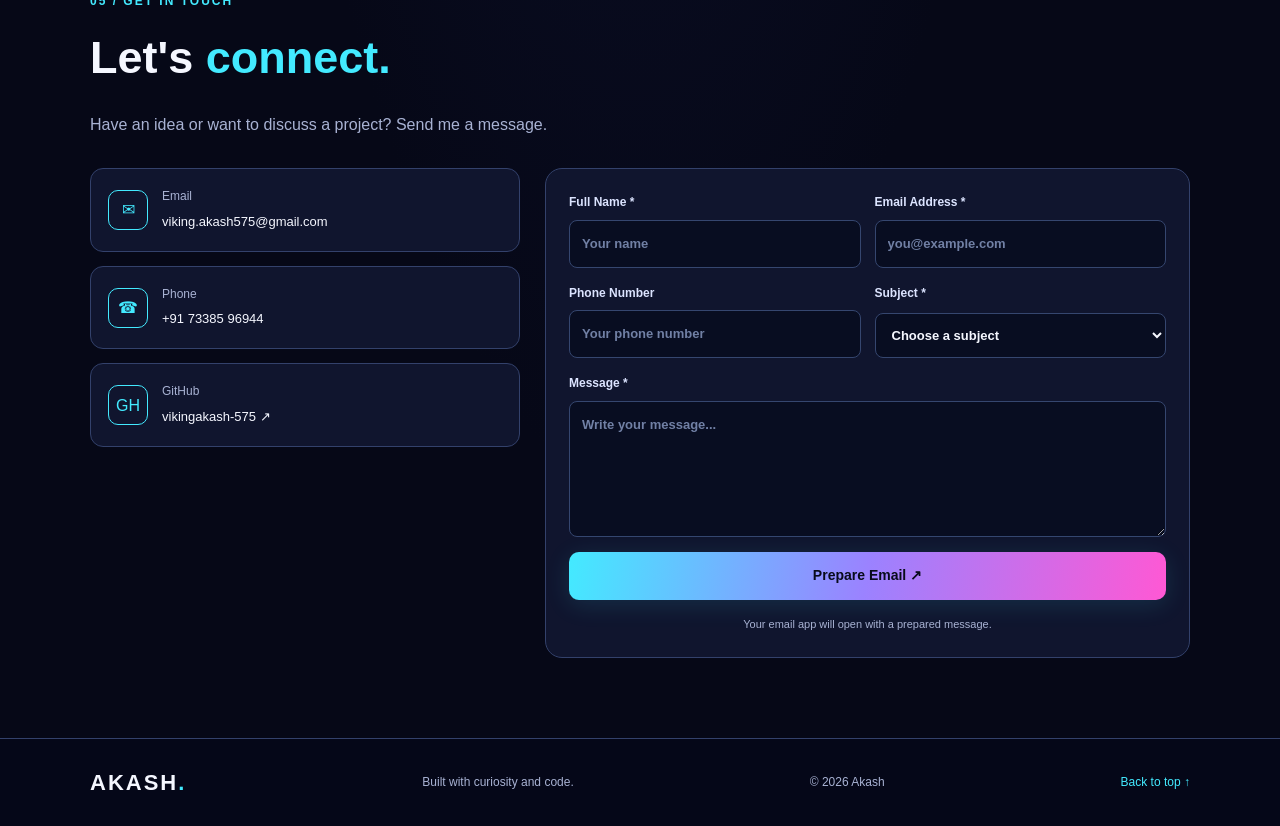
==== commit ca9bee62: "Changed" ====
--- a/index.html
+++ b/index.html
@@ -292,7 +292,7 @@
                         <span>JavaScript</span>
                     </div>
 
-                    <a href="https://github.com/vikingakash575-source/Fasion-store-.git"
+                    <a href="https://vikingakash575-source.github.io/Fasion-store-/"
                        target="_blank" rel="noopener noreferrer"
                        class="project-link">
                         View GitHub ↗
